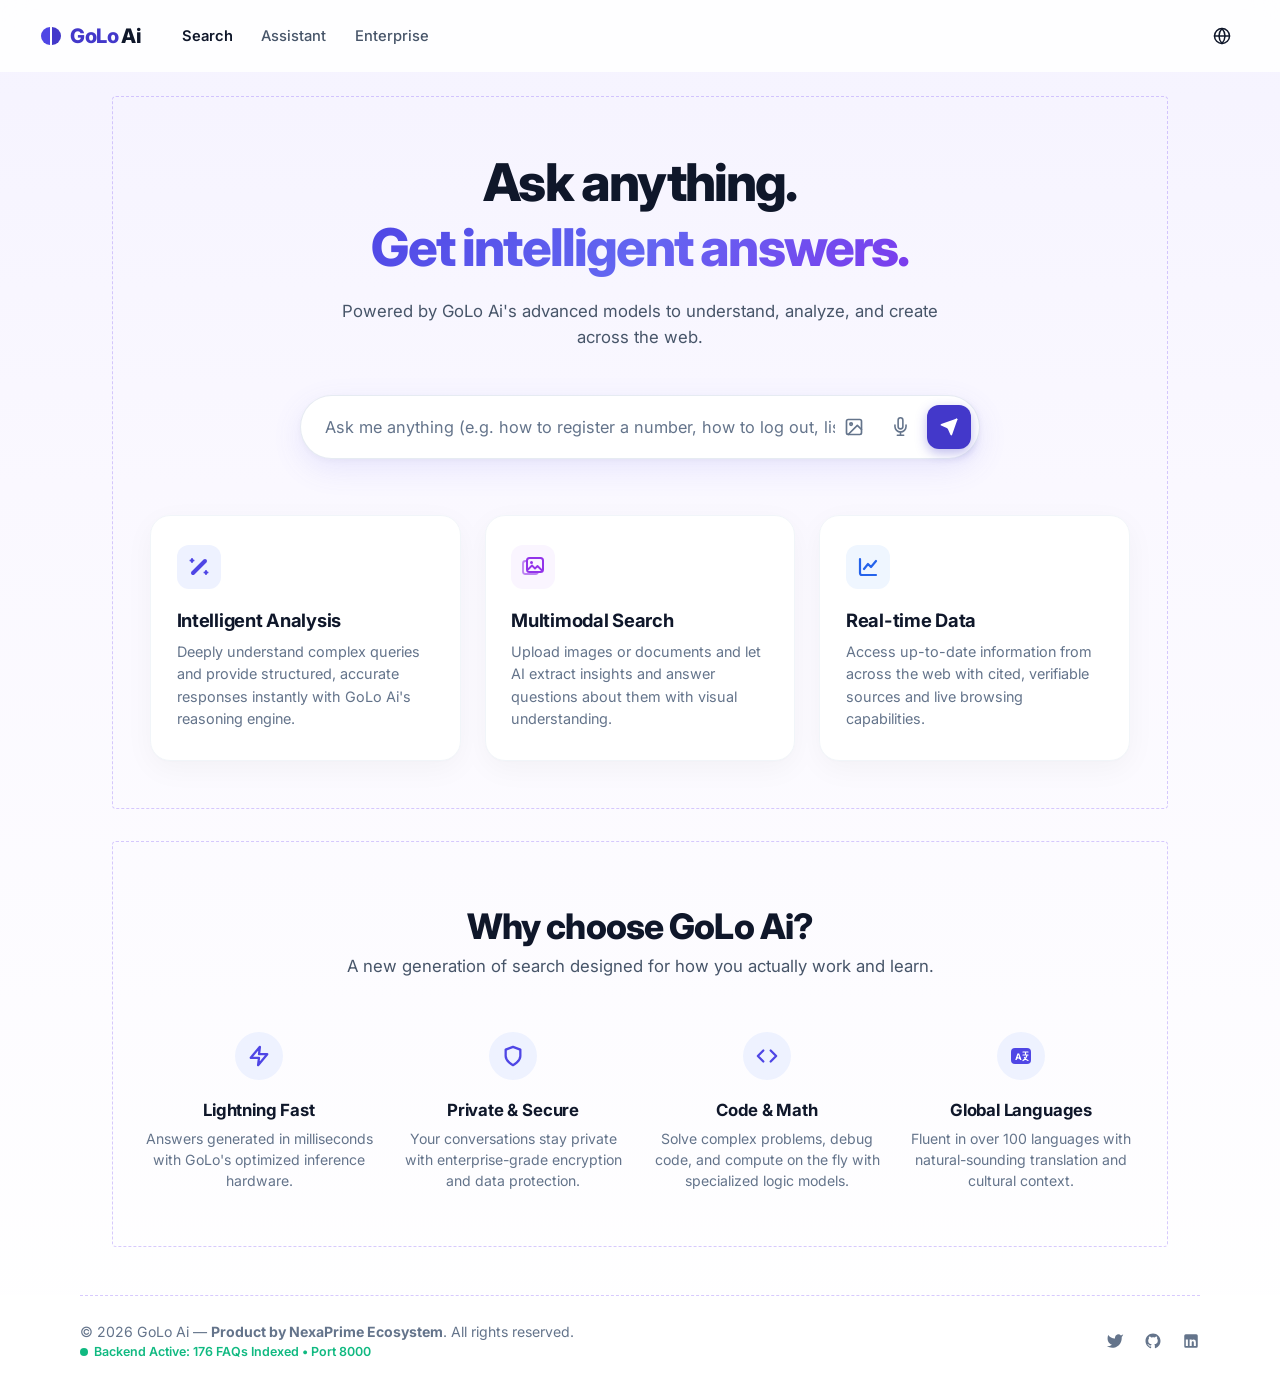
==== frontend/index.html @ 4fb16913 "Initial commit" ====
<!DOCTYPE html>
<html lang="en">
<head>
    <meta charset="UTF-8">
    <meta name="viewport" content="width=device-width, initial-scale=1.0">
    <title>GoLo Ai — Intelligent Search & Reasoning Engine</title>
    
    <!-- Google Fonts: Inter & JetBrains Mono -->
    <link rel="preconnect" href="https://fonts.googleapis.com">
    <link rel="preconnect" href="https://fonts.gstatic.com" crossorigin>
    <link href="https://fonts.googleapis.com/css2?family=Inter:wght@400;500;600;700;800&family=JetBrains+Mono:wght@500;600&display=swap" rel="stylesheet">
    
    <link rel="stylesheet" href="style.css?v=20261029_1530">
</head>
<body>

    <!-- Main Page Container with Ambient Soft Lavender Glow -->
    <div class="page-wrapper">
        
        <!-- Navigation Bar -->
        <header class="navbar">
            <div class="nav-container">
                <!-- Left: Brand Logo & Main Nav Links -->
                <div class="nav-left">
                    <a href="#search" class="brand-logo" onclick="switchView('search', event)" title="GoLo Ai Home">
                        <div class="logo-icon">
                            <span class="sphere-half left"></span>
                            <span class="sphere-half right"></span>
                        </div>
                        <span class="logo-text">
                            <span class="logo-brand">GoLo</span>
                            <span class="logo-ai">Ai</span>
                        </span>
                    </a>

                    <nav class="nav-menu">
                        <a href="#search" class="nav-link active" id="nav-search" onclick="switchView('search', event)">Search</a>
                        <a href="#assistant" class="nav-link" id="nav-assistant" onclick="switchView('assistant', event)">Assistant</a>
                        <a href="#enterprise" class="nav-link" id="nav-enterprise" onclick="switchView('enterprise', event)">Enterprise</a>
                    </nav>
                </div>

                <!-- Right: Language Selector -->
                <div class="nav-right">
                    <button class="btn-lang" title="Select Global Language" id="btnLangSelect" onclick="openLanguageModal(event)">
                        <svg width="18" height="18" viewBox="0 0 24 24" fill="none" stroke="currentColor" stroke-width="2" stroke-linecap="round" stroke-linejoin="round">
                            <circle cx="12" cy="12" r="10"></circle>
                            <line x1="2" y1="12" x2="22" y2="12"></line>
                            <path d="M12 2a15.3 15.3 0 0 1 4 10 15.3 15.3 0 0 1-4 10 15.3 15.3 0 0 1-4-10 15.3 15.3 0 0 1 4-10z"></path>
                        </svg>
                    </button>

                    <!-- Signed in profile state -->
                    <div class="user-profile-btn" id="navUserProfile" style="display: none;" onclick="toggleUserDropdown(event)">
                        <div class="user-avatar-circle" id="userAvatarText">A</div>
                        <span id="userNameLabel">Alex M.</span>
                        <span style="font-size: 0.7rem; color: #64748B;">▾</span>
                    </div>

                    <!-- User Dropdown Menu -->
                    <div id="userDropdownMenu" style="display: none; position: absolute; top: 62px; right: 2rem; background: #FFFFFF; border: 1px solid #E2E8F0; border-radius: 12px; box-shadow: 0 10px 25px rgba(0,0,0,0.1); width: 220px; z-index: 100; overflow: hidden; padding: 6px;">
                        <div style="padding: 10px 12px; border-bottom: 1px solid #F1F5F9;">
                            <div style="font-size: 0.85rem; font-weight: 700; color: #0F172A;" id="menuUserFullName">Alex Merchant</div>
                            <div style="font-size: 0.75rem; color: #64748B;">Merchant ID: <strong id="menuMerchantId">MRC-8821</strong></div>
                        </div>
                        <button onclick="switchView('assistant'); toggleUserDropdown();" style="width: 100%; text-align: left; padding: 8px 12px; background: none; border: none; font-size: 0.85rem; color: #334155; cursor: pointer; border-radius: 6px; display: flex; align-items: center; gap: 8px;">
                            💬 Open AI Assistant
                        </button>
                        <button onclick="switchView('analysis'); toggleUserDropdown();" style="width: 100%; text-align: left; padding: 8px 12px; background: none; border: none; font-size: 0.85rem; color: #334155; cursor: pointer; border-radius: 6px; display: flex; align-items: center; gap: 8px;">
                            📊 Analytics Dashboard
                        </button>
                        <div style="height: 1px; background: #F1F5F9; margin: 4px 0;"></div>
                        <button onclick="handleUserLogout()" style="width: 100%; text-align: left; padding: 8px 12px; background: #FEF2F2; border: none; font-size: 0.85rem; color: #B91C1C; font-weight: 600; cursor: pointer; border-radius: 6px; display: flex; align-items: center; gap: 8px;">
                            🚪 Log Out
                        </button>
                    </div>
                </div>
            </div>
        </header>

        <!-- Main Content Area -->
        <main class="main-content">
            
            <!-- ===============================================================
                 VIEW 1: SEARCH & LANDING (EXACT DESIGN MATCH)
                 =============================================================== -->
            <div class="view-panel active" id="view-search">
                <!-- SECTION 1: HERO & CORE PILLARS (FRAMED AS IN DESIGN) -->
                <section class="framed-section hero-framed-section">
                    <div class="section-dashed-border"></div>

                    <div class="hero-inner">
                        <!-- Hero Typography -->
                        <h1 class="hero-headline">
                            <span class="headline-dark">Ask anything.</span>
                            <span class="headline-purple">Get intelligent answers.</span>
                        </h1>

                        <p class="hero-subtext">
                            Powered by GoLo Ai's advanced models to understand, analyze, and create across the web.
                        </p>

                        <!-- Search Capsule with Google-Style Autocomplete -->
                        <div class="search-capsule-wrapper">
                            <div class="autocomplete-container">
                                <div class="search-capsule" id="searchCapsule">
                                    <input 
                                        type="text" 
                                        class="search-input" 
                                        id="searchInput" 
                                        placeholder="Ask me anything (e.g. how to register a number, how to log out, list product)..." 
                                        autocomplete="off"
                                        spellcheck="false"
                                        oninput="handleSearchAutocomplete(event)"
                                        onfocus="handleSearchAutocomplete(event)"
                                    >

                                    <!-- Attachment Preview Tag (Hidden by default) -->
                                    <div class="attachment-preview" id="attachmentPreview" style="display: none;">
                                        <span class="attachment-name" id="attachmentName">image.png</span>
                                        <button type="button" class="btn-remove-attachment" onclick="removeAttachment()">✕</button>
                                    </div>

                                    <div class="search-controls">
                                        <!-- Multimodal Image / Document Upload -->
                                        <button type="button" class="btn-control btn-upload" id="btnUpload" title="Upload image or document" onclick="triggerFileUpload()">
                                            <svg width="20" height="20" viewBox="0 0 24 24" fill="none" stroke="currentColor" stroke-width="2" stroke-linecap="round" stroke-linejoin="round">
                                                <rect x="3" y="3" width="18" height="18" rx="2" ry="2"></rect>
                                                <circle cx="8.5" cy="8.5" r="1.5"></circle>
                                                <polyline points="21 15 16 10 5 21"></polyline>
                                            </svg>
                                        </button>
                                        <input type="file" id="fileInput" accept="image/*,.pdf,.doc,.docx" style="display: none;" onchange="handleFileSelected(event)">

                                        <!-- Microphone Voice Input -->
                                        <button type="button" class="btn-control btn-mic" id="btnMic" title="Voice search" onclick="toggleVoiceSearch()">
                                            <svg width="19" height="19" viewBox="0 0 24 24" fill="none" stroke="currentColor" stroke-width="2" stroke-linecap="round" stroke-linejoin="round">
                                                <path d="M12 1a3 3 0 0 0-3 3v8a3 3 0 0 0 6 0V4a3 3 0 0 0-3-3z"></path>
                                                <path d="M19 10v2a7 7 0 0 1-14 0v-2"></path>
                                                <line x1="12" y1="19" x2="12" y2="23"></line>
                                                <line x1="8" y1="23" x2="16" y2="23"></line>
                                            </svg>
                                        </button>

                                        <!-- Send Arrow Button -->
                                        <button type="button" class="btn-send" id="btnSend" title="Submit Search" onclick="submitSearchQuery()">
                                            <svg width="18" height="18" viewBox="0 0 24 24" fill="none" stroke="currentColor" stroke-width="2.4" stroke-linecap="round" stroke-linejoin="round">
                                                <line x1="22" y1="2" x2="11" y2="13"></line>
                                                <polygon points="22 2 15 22 11 13 2 9 22 2" fill="currentColor"></polygon>
                                            </svg>
                                        </button>
                                    </div>
                                </div>

                                <!-- Autocomplete Dropdown List -->
                                <div class="autocomplete-dropdown" id="searchAutocomplete">
                                    <div class="autocomplete-header">
                                        <span>Suggested Queries</span>
                                        <span style="color:#6366F1;">Predicted by GoLo AI</span>
                                    </div>
                                    <div id="searchAutocompleteList"></div>
                                </div>
                            </div>

                            <!-- Speech Recognition Feedback Bar -->
                            <div class="voice-status-bar" id="voiceStatusBar" style="display: none;">
                                <span class="voice-pulse-dot"></span>
                                <span id="voiceStatusText">Listening... Speak your question now</span>
                            </div>
                        </div>

                        <!-- 3 Feature Cards -->
                        <div class="feature-cards-grid">
                            <!-- Card 1: Intelligent Analysis -->
                            <div class="feature-card" onclick="switchView('analysis')" title="Open Intelligent Analysis">
                                <div class="card-icon-badge badge-indigo">
                                    <svg width="24" height="24" viewBox="0 0 24 24" fill="none">
                                        <line x1="6" y1="18" x2="18" y2="6" stroke="#4F46E5" stroke-width="4" stroke-linecap="round"/>
                                        <path d="M5 4v3M3.5 5.5h3M19 16v3M17.5 17.5h3" stroke="#4F46E5" stroke-width="2" stroke-linecap="round"/>
                                    </svg>
                                </div>
                                <h3 class="card-title">Intelligent Analysis</h3>
                                <p class="card-desc">Deeply understand complex queries and provide structured, accurate responses instantly with GoLo Ai's reasoning engine.</p>
                            </div>

                            <!-- Card 2: Multimodal Search -->
                            <div class="feature-card" onclick="switchView('multimodal')" title="Open Multimodal Search">
                                <div class="card-icon-badge badge-purple">
                                    <svg width="24" height="24" viewBox="0 0 24 24" fill="none">
                                        <rect x="2" y="6" width="15" height="13" rx="2.5" stroke="#9333EA" stroke-width="1.8" fill="none" opacity="0.6"/>
                                        <rect x="6" y="3" width="16" height="14" rx="2.5" stroke="#9333EA" stroke-width="2" fill="#FAF5FF"/>
                                        <circle cx="10.5" cy="7.5" r="1.5" fill="#9333EA"/>
                                        <path d="M7.5 14l3.5-3.5 3 3 2.5-2.5 4 4" stroke="#9333EA" stroke-width="1.8" stroke-linecap="round" stroke-linejoin="round"/>
                                    </svg>
                                </div>
                                <h3 class="card-title">Multimodal Search</h3>
                                <p class="card-desc">Upload images or documents and let AI extract insights and answer questions about them with visual understanding.</p>
                            </div>

                            <!-- Card 3: Real-time Data -->
                            <div class="feature-card" onclick="switchView('realtime')" title="Explore Real-time 171+ Knowledge Catalog">
                                <div class="card-icon-badge badge-blue">
                                    <svg width="24" height="24" viewBox="0 0 24 24" fill="none">
                                        <path d="M4 4v14a2 2 0 0 0 2 2h14" stroke="#2563EB" stroke-width="2.2" stroke-linecap="round"/>
                                        <polyline points="8 14 12 9 15 12 20 6" stroke="#2563EB" stroke-width="2.2" stroke-linecap="round" stroke-linejoin="round"/>
                                    </svg>
                                </div>
                                <h3 class="card-title">Real-time Data</h3>
                                <p class="card-desc">Access up-to-date information from across the web with cited, verifiable sources and live browsing capabilities.</p>
                            </div>
                        </div>
                    </div>
                </section>

                <!-- SECTION 2: WHY CHOOSE GOLO AI (4 PILLARS) -->
                <section class="framed-section why-framed-section">
                    <div class="section-dashed-border"></div>

                    <div class="why-inner">
                        <h2 class="why-headline">Why choose GoLo Ai?</h2>
                        <p class="why-subtext">A new generation of search designed for how you actually work and learn.</p>

                        <div class="why-pillars-grid">
                            <!-- Pillar 1: Lightning Fast -->
                            <div class="pillar-item" onclick="openBenchmarkModal()" style="cursor: pointer;" title="Inspect Live Benchmarks & Latency">
                                <div class="pillar-icon-circle">
                                    <svg width="22" height="22" viewBox="0 0 24 24" fill="none" stroke="#4F46E5" stroke-width="2.5" stroke-linecap="round" stroke-linejoin="round">
                                        <polygon points="13 2 3 14 12 14 11 22 21 10 12 10 13 2"></polygon>
                                    </svg>
                                </div>
                                <h4 class="pillar-title">Lightning Fast</h4>
                                <p class="pillar-desc">Answers generated in milliseconds with GoLo's optimized inference hardware.</p>
                            </div>

                            <!-- Pillar 2: Private & Secure -->
                            <div class="pillar-item" onclick="openSecurityModal()" style="cursor: pointer;" title="View Security & PII Redactor Specs">
                                <div class="pillar-icon-circle">
                                    <svg width="22" height="22" viewBox="0 0 24 24" fill="none" stroke="#4F46E5" stroke-width="2.5" stroke-linecap="round" stroke-linejoin="round">
                                        <path d="M12 22s8-4 8-10V5l-8-3-8 3v7c0 6 8 10 8 10z"></path>
                                    </svg>
                                </div>
                                <h4 class="pillar-title">Private & Secure</h4>
                                <p class="pillar-desc">Your conversations stay private with enterprise-grade encryption and data protection.</p>
                            </div>

                            <!-- Pillar 3: Code & Math -->
                            <div class="pillar-item" onclick="openCodeModal()" style="cursor: pointer;" title="Open Interactive API & Code Playground">
                                <div class="pillar-icon-circle">
                                    <svg width="22" height="22" viewBox="0 0 24 24" fill="none" stroke="#4F46E5" stroke-width="2.5" stroke-linecap="round" stroke-linejoin="round">
                                        <polyline points="16 18 22 12 16 6"></polyline>
                                        <polyline points="8 6 2 12 8 18"></polyline>
                                    </svg>
                                </div>
                                <h4 class="pillar-title">Code & Math</h4>
                                <p class="pillar-desc">Solve complex problems, debug code, and compute on the fly with specialized logic models.</p>
                            </div>

                            <!-- Pillar 4: Global Languages -->
                            <div class="pillar-item" onclick="openLanguageModal()" style="cursor: pointer;" title="Browse 100+ Global Languages">
                                <div class="pillar-icon-circle">
                                    <svg width="24" height="24" viewBox="0 0 24 24" fill="none">
                                        <rect x="2" y="4" width="20" height="16" rx="4" fill="#4F46E5"/>
                                        <text x="6" y="15.5" fill="#FFFFFF" font-family="'Inter', -apple-system, sans-serif" font-size="9" font-weight="700">A</text>
                                        <path d="M14 8h5M16.5 8v2M14 11h5M18 11c-.5 2.5-2 4.5-4 5.5M15.5 13.5c1 1.5 2 2.5 3.5 3" stroke="#FFFFFF" stroke-width="1.2" stroke-linecap="round"/>
                                    </svg>
                                </div>
                                <h4 class="pillar-title">Global Languages</h4>
                                <p class="pillar-desc">Fluent in over 100 languages with natural-sounding translation and cultural context.</p>
                            </div>
                        </div>
                    </div>
                </section>
            </div>

            <!-- ===============================================================
                 VIEW 2: ASSISTANT WORKSPACE (LIVE CHAT & SPECS)
                 =============================================================== -->
            <div class="view-panel" id="view-assistant">
                <div class="view-header-bar">
                    <button class="btn-back-nav" onclick="switchView('search')">
                        ← Back to Search
                    </button>
                    <div class="view-title-group">
                        <span class="view-badge">Workspace</span>
                        <h2 style="font-size: 1.3rem; font-weight: 800; color: #0F172A;">GoLo AI Assistant & Specification Hub</h2>
                    </div>
                    <div style="font-size: 0.82rem; color: #64748B;">
                        Session: <span id="currentSessionIdLabel" style="font-family: var(--font-mono); font-weight: 600;">v2_demo_session</span>
                    </div>
                </div>

                <div class="assistant-workspace" id="assistantWorkspace">
                    <!-- Left Sidebar (Static ChatGPT-Style) -->
                    <aside class="assistant-sidebar">
                        <!-- New Chat Button -->
                        <button type="button" class="btn-new-chat" onclick="createNewChatSession()">
                            <svg width="18" height="18" viewBox="0 0 24 24" fill="none" stroke="currentColor" stroke-width="2.2" stroke-linecap="round" stroke-linejoin="round">
                                <line x1="12" y1="5" x2="12" y2="19"></line>
                                <line x1="5" y1="12" x2="19" y2="12"></line>
                            </svg>
                            <span>New Chat</span>
                        </button>

                        <!-- Chat History List (Recent Conversations - Expanded Height) -->
                        <div class="sidebar-history-container">
                            <div class="sidebar-section-title">
                                <span>Recent Chats</span>
                                <button type="button" class="btn-clear-history-icon" title="Clear All History" onclick="clearAllChatHistory()">🗑️</button>
                            </div>
                            <div class="sidebar-chat-history" id="sidebarChatHistoryList">
                                <!-- Populated dynamically by script.js -->
                            </div>
                        </div>

                        <!-- API Quota & Update Plan Section -->
                        <div class="quota-indicator" id="quotaCard">
                            <div style="display: flex; justify-content: space-between; align-items: center; font-weight: 700; margin-bottom: 4px;">
                                <span>API Quota (RPM)</span>
                                <span id="quotaLabel">3 / 20 Used</span>
                            </div>
                            <div class="quota-bar-wrapper">
                                <div class="quota-bar-fill" id="quotaFill" style="width: 15%;"></div>
                            </div>
                            <button type="button" class="btn-upgrade-pill" id="btnUpgradeSidebar" onclick="openUpgradeModal()">
                                ⚡ Update Plan
                            </button>
                        </div>

                        <!-- User Profile Card -->
                        <div class="sidebar-profile-card" onclick="openProfileModal()">
                            <div class="profile-av">A</div>
                            <div class="profile-info">
                                <div class="profile-name">Alex Merchant</div>
                                <div class="profile-plan-badge" id="sidebarPlanBadge">Free Tier (20 RPM)</div>
                            </div>
                            <div class="profile-dots">⚙️</div>
                        </div>

                        <!-- Ecosystem Branding Note -->
                        <div style="font-size: 0.7rem; color: #94A3B8; text-align: center; margin-top: 4px; flex-shrink: 0;">
                            © 2026 GoLo Ai • Product by NexaPrime
                        </div>
                    </aside>

                    <!-- Main Chat Area (Scrollable Passage & Static Input) -->
                    <section class="assistant-main-chat">
                        <!-- Most Frequently Asked Questions (NLP Curated) -->
                        <div class="popular-faqs-section" id="popularFaqsSection">
                            <div class="popular-faqs-title">
                                <span>🔥 Frequently Asked Questions (NLP Curated)</span>
                            </div>
                            <div class="popular-faqs-grid" id="popularFaqsList">
                                <button class="popular-faq-pill" onclick="sendQuickChatMessage('How do I register a mobile number or create a new account on GOLO?')">📱 Register Mobile / Account</button>
                                <button class="popular-faq-pill" onclick="sendQuickChatMessage('How do I log out of my GOLO account?')">🚪 Log Out of Account</button>
                                <button class="popular-faq-pill" onclick="sendQuickChatMessage('How to list a product on Golo?')">🏷️ List / Add Product</button>
                                <button class="popular-faq-pill" onclick="sendQuickChatMessage('What is the payout schedule and settlement cycle for merchants on GOLO?')">💳 Payouts (T+2/T+3)</button>
                                <button class="popular-faq-pill" onclick="sendQuickChatMessage('How to complete KYC verification?')">📑 KYC Verification</button>
                                <button class="popular-faq-pill" onclick="sendQuickChatMessage('How do I contact GOLO Customer Care & Support?')">🎧 Customer Care Support</button>
                                <button class="popular-faq-pill" onclick="sendQuickChatMessage('What is GOLO?')">💡 What is GOLO?</button>
                                <button class="popular-faq-pill" onclick="sendQuickChatMessage('How does GOLO work?')">🔄 How GOLO Works</button>
                            </div>
                        </div>

                        <!-- Chat Messages History (THE ONLY PART THAT SCROLLS) -->
                        <div class="chat-history-container" id="chatHistoryContainer">
                            <!-- Initial Welcome Message -->
                            <div class="chat-msg assistant">
                                <div class="chat-avatar ai-av">G</div>
                                <div>
                                    <div class="chat-bubble">
                                        <strong>Hello! I'm the GoLo AI Assistant. 👋</strong><br>
                                        I can provide instant, verified guidance on all <strong>Golo Merchant features</strong> (listings, payouts, orders, KYC, settings, policies). You can also <strong>upload images</strong> (receipts, products, QR codes) or use <strong>voice dictation</strong> in any language. What can I help you with today?
                                    </div>
                                    <div class="source-badge-tag">
                                        ⚡ Verified Knowledge Engine • 176 FAQs Indexed
                                    </div>
                                </div>
                            </div>
                        </div>

                        <!-- Chat Input Tray (STATIC AT BOTTOM) -->
                        <div class="assistant-input-tray" id="assistantInputTray">
                            <!-- Image Attachment Preview Tag (Hidden by default) -->
                            <div class="attachment-preview" id="assistantAttachmentPreview" style="display: none; margin-bottom: 8px;">
                                <span class="attachment-name" id="assistantAttachmentName">image.png</span>
                                <button type="button" class="btn-remove-attachment" onclick="removeAssistantAttachment()">✕</button>
                            </div>

                            <div class="autocomplete-container">
                                <div class="search-capsule" style="width: 100%; box-shadow: none; border: 1px solid #CBD5E1; padding-left: 10px;">
                                    <!-- Image Upload Button (+) -->
                                    <button type="button" class="btn-control btn-attach-plus" id="btnAssistantUpload" title="Upload Image for Multimodal Analysis" onclick="triggerAssistantFileUpload()">
                                        <svg width="20" height="20" viewBox="0 0 24 24" fill="none" stroke="currentColor" stroke-width="2.2" stroke-linecap="round" stroke-linejoin="round">
                                            <line x1="12" y1="5" x2="12" y2="19"></line>
                                            <line x1="5" y1="12" x2="19" y2="12"></line>
                                        </svg>
                                    </button>
                                    <input type="file" id="assistantFileInput" accept="image/*" style="display: none;" onchange="handleAssistantFileSelected(event)">

                                    <input 
                                        type="text" 
                                        class="search-input" 
                                        id="assistantChatInput" 
                                        placeholder="Ask anything about GOLO or attach an image..." 
                                        autocomplete="off"
                                        oninput="handleAssistantAutocomplete(event)"
                                        onfocus="handleAssistantAutocomplete(event)"
                                    >
                                    <div class="search-controls">
                                        <!-- Speech-to-Text Mic Button -->
                                        <button type="button" class="btn-control" id="btnAssistantMic" title="Voice dictation" onclick="toggleAssistantVoice()">
                                            <svg width="19" height="19" viewBox="0 0 24 24" fill="none" stroke="currentColor" stroke-width="2" stroke-linecap="round" stroke-linejoin="round">
                                                <path d="M12 1a3 3 0 0 0-3 3v8a3 3 0 0 0 6 0V4a3 3 0 0 0-3-3z"></path>
                                                <path d="M19 10v2a7 7 0 0 1-14 0v-2"></path>
                                                <line x1="12" y1="19" x2="12" y2="23"></line>
                                                <line x1="8" y1="23" x2="16" y2="23"></line>
                                            </svg>
                                        </button>
                                        <!-- Send Button -->
                                        <button type="button" class="btn-send" id="btnAssistantSend" title="Send message" onclick="submitAssistantChatMessage()">
                                            <svg width="18" height="18" viewBox="0 0 24 24" fill="none" stroke="currentColor" stroke-width="2.4" stroke-linecap="round" stroke-linejoin="round">
                                                <line x1="22" y1="2" x2="11" y2="13"></line>
                                                <polygon points="22 2 15 22 11 13 2 9 22 2" fill="currentColor"></polygon>
                                            </svg>
                                        </button>
                                    </div>
                                </div>

                                <!-- Assistant Autocomplete Dropdown List (Opens Upward) -->
                                <div class="autocomplete-dropdown" id="assistantAutocomplete">
                                    <div class="autocomplete-header">
                                        <span>Suggested Queries</span>
                                        <span style="color:#6366F1;">Predicted by GoLo AI</span>
                                    </div>
                                    <div id="assistantAutocompleteList"></div>
                                </div>
                            </div>
                            <div style="display: flex; justify-content: space-between; font-size: 0.74rem; color: #94A3B8; padding: 6px 4px 0;">
                                <span id="assistantStatusNote">Enter to submit • Grounded in Dual-Path RAG • Multimodal Vision Active</span>
                                <span id="charCountLabel">0/2000</span>
                            </div>
                        </div>
                    </section>
                </div>
            </div>

            <!-- ===============================================================
                 VIEW 3: ENTERPRISE PLATFORM VIEW
                 =============================================================== -->
            <div class="view-panel" id="view-enterprise" style="padding: 2rem 0; max-width: 1200px; margin: 0 auto; width: 100%;">
                <div class="view-header-bar">
                    <button class="btn-back-nav" onclick="switchView('search')">
                        ← Back to Search
                    </button>
                    <div class="view-title-group">
                        <span class="view-badge">Enterprise</span>
                        <h2 style="font-size: 1.3rem; font-weight: 800; color: #0F172A;">GoLo Enterprise Infrastructure & High-Volume Platform</h2>
                    </div>
                </div>

                <div class="enterprise-grid">
                    <div class="enterprise-metric-card">
                        <div class="metric-val">99.99%</div>
                        <div class="metric-label">Guaranteed High-Availability SLA</div>
                        <div class="metric-sub">Multi-region active-active cluster deployment with zero-second failover.</div>
                    </div>
                    <div class="enterprise-metric-card">
                        <div class="metric-val">42ms</div>
                        <div class="metric-label">Average P95 Inference Latency</div>
                        <div class="metric-sub">Accelerated TPU/GPU inference nodes for instant merchant resolutions.</div>
                    </div>
                    <div class="enterprise-metric-card">
                        <div class="metric-val">10,000+</div>
                        <div class="metric-label">Concurrent Merchant Sessions</div>
                        <div class="metric-sub">Auto-scaling serverless architecture with real-time token rate limits.</div>
                    </div>
                </div>

                <!-- API Key Generator Card -->
                <div class="api-key-box">
                    <div>
                        <h3 style="font-size: 1.2rem; font-weight: 800; margin-bottom: 4px;">Production API Gateway Credentials</h3>
                        <p style="font-size: 0.88rem; color: #94A3B8;">Generate secure Bearer tokens to query the Golo AI RAG endpoints programmatically.</p>
                        <div class="key-display" id="generatedApiKeyDisplay">golo_live_sec_9948a27b10c934e8f1</div>
                    </div>
                    <div style="display: flex; gap: 10px;">
                        <button class="btn-signin" style="background: #3B82F6;" onclick="generateNewApiKey()">Generate New Key</button>
                        <button class="btn-signin" style="background: #334155;" onclick="copyApiKey()">Copy Key</button>
                    </div>
                </div>

                <!-- Enterprise Demo Booking Form -->
                <div style="background: #FFFFFF; border: 1px solid #EDE9FE; border-radius: 20px; padding: 2rem; box-shadow: 0 4px 20px rgba(0,0,0,0.02);">
                    <h3 style="font-size: 1.15rem; font-weight: 800; margin-bottom: 0.5rem; color: #0F172A;">Schedule an Enterprise Platform Demo</h3>
                    <p style="font-size: 0.88rem; color: #64748B; margin-bottom: 1.5rem;">Explore private VPC deployment, custom fine-tuned weights, and custom CRM webhook integrations.</p>

                    <form onsubmit="handleDemoRequestSubmit(event)" style="display: grid; grid-template-columns: 1fr 1fr; gap: 1.25rem;">
                        <div>
                            <label style="font-size: 0.82rem; font-weight: 700; color: #334155; margin-bottom: 4px; display: block;">Full Name</label>
                            <input type="text" required placeholder="Alex Merchant" class="signin-input" style="margin-bottom: 0;" id="demoFullName">
                        </div>
                        <div>
                            <label style="font-size: 0.82rem; font-weight: 700; color: #334155; margin-bottom: 4px; display: block;">Work Email</label>
                            <input type="email" required placeholder="alex@downtownretail.com" class="signin-input" style="margin-bottom: 0;" id="demoWorkEmail">
                        </div>
                        <div>
                            <label style="font-size: 0.82rem; font-weight: 700; color: #334155; margin-bottom: 4px; display: block;">Monthly Merchant Order Volume</label>
                            <select class="signin-input" style="margin-bottom: 0;" id="demoVolume">
                                <option>1,000 – 10,000 orders/mo</option>
                                <option>10,000 – 50,000 orders/mo</option>
                                <option>50,000+ orders/mo (Enterprise Tier)</option>
                            </select>
                        </div>
                        <div>
                            <label style="font-size: 0.82rem; font-weight: 700; color: #334155; margin-bottom: 4px; display: block;">Deployment Preference</label>
                            <select class="signin-input" style="margin-bottom: 0;" id="demoDeployment">
                                <option>Google Cloud Platform (GCP)</option>
                                <option>Amazon Web Services (AWS VPC)</option>
                                <option>GoLo Managed Dedicated Cluster</option>
                            </select>
                        </div>
                        <div style="grid-column: 1 / -1; margin-top: 0.5rem;">
                            <button type="submit" class="btn-signin" style="background: #4F46E5; padding: 12px 24px;">Submit Enterprise Request</button>
                        </div>
                    </form>
                </div>
            </div>

            <!-- ===============================================================
                 VIEW 4: INTELLIGENT ANALYSIS & MERCHANT TELEMETRY VIEW
                 =============================================================== -->
            <div class="view-panel" id="view-analysis" style="padding: 2rem 0; max-width: 1200px; margin: 0 auto; width: 100%;">
                <div class="view-header-bar">
                    <button class="btn-back-nav" onclick="switchView('search')">
                        ← Back to Search
                    </button>
                    <div class="view-title-group">
                        <span class="view-badge">Analytics</span>
                        <h2 style="font-size: 1.3rem; font-weight: 800; color: #0F172A;">Merchant Intelligence & Telemetry Dashboard</h2>
                    </div>
                    <div style="display: flex; gap: 8px;">
                        <button class="btn-sample-doc" onclick="refreshAnalyticsMetrics()">🔄 Refresh Live Data</button>
                    </div>
                </div>

                <div class="analytics-metrics-grid">
                    <div class="analysis-stat-card">
                        <span class="stat-pill">+18.4% vs last month</span>
                        <div class="analysis-stat-val" id="statGrossSales">₹3,48,200</div>
                        <div class="analysis-stat-title">MTD Gross Sales Volume</div>
                    </div>
                    <div class="analysis-stat-card">
                        <span class="stat-pill" style="background: #EFF6FF; color: #2563EB;">98.2% on-time</span>
                        <div class="analysis-stat-val" id="statTotalOrders">1,240</div>
                        <div class="analysis-stat-title">Total Orders Fulfilled</div>
                    </div>
                    <div class="analysis-stat-card">
                        <span class="stat-pill" style="background: #FEF3C7; color: #D97706;">Settlement: Tomorrow</span>
                        <div class="analysis-stat-val" id="statPendingPayout">₹82,500</div>
                        <div class="analysis-stat-title">Pending Bank Payout (T+2)</div>
                    </div>
                    <div class="analysis-stat-card">
                        <span class="stat-pill">420 Verified Reviews</span>
                        <div class="analysis-stat-val" id="statRating">4.8 ★</div>
                        <div class="analysis-stat-title">Store Satisfaction Rating</div>
                    </div>
                </div>

                <!-- Interactive 7-Day Performance Visualizer -->
                <div class="chart-card-container">
                    <div style="display: flex; justify-content: space-between; align-items: center;">
                        <h3 style="font-size: 1.05rem; font-weight: 700; color: #0F172A;">7-Day Sales Trend & Order Velocity</h3>
                        <span style="font-size: 0.8rem; color: #64748B;">Average Daily Velocity: ₹49,740 / day</span>
                    </div>

                    <div class="bars-wrapper">
                        <div class="bar-col">
                            <div class="bar-visual" style="height: 60%;" title="Mon: ₹42,000"></div>
                            <span class="bar-day">Mon</span>
                        </div>
                        <div class="bar-col">
                            <div class="bar-visual" style="height: 75%;" title="Tue: ₹52,400"></div>
                            <span class="bar-day">Tue</span>
                        </div>
                        <div class="bar-col">
                            <div class="bar-visual" style="height: 50%;" title="Wed: ₹35,100"></div>
                            <span class="bar-day">Wed</span>
                        </div>
                        <div class="bar-col">
                            <div class="bar-visual" style="height: 85%;" title="Thu: ₹61,200"></div>
                            <span class="bar-day">Thu</span>
                        </div>
                        <div class="bar-col">
                            <div class="bar-visual" style="height: 95%;" title="Fri: ₹68,500"></div>
                            <span class="bar-day">Fri</span>
                        </div>
                        <div class="bar-col">
                            <div class="bar-visual" style="height: 100%;" title="Sat: ₹72,000"></div>
                            <span class="bar-day">Sat</span>
                        </div>
                        <div class="bar-col">
                            <div class="bar-visual" style="height: 80%;" title="Sun: ₹58,000"></div>
                            <span class="bar-day">Sun</span>
                        </div>
                    </div>
                </div>

                <!-- Inventory Alerts & AI Recommendations -->
                <div style="display: grid; grid-template-columns: 1fr 1fr; gap: 1.5rem;">
                    <div style="background: #FFFFFF; border: 1px solid #EDE9FE; border-radius: 16px; padding: 1.5rem;">
                        <h4 style="font-weight: 700; font-size: 0.95rem; margin-bottom: 1rem; color: #0F172A;">⚠️ Live Inventory & Restock Alerts</h4>
                        <div style="display: flex; flex-direction: column; gap: 10px;">
                            <div style="background: #FFFBEB; border: 1px solid #FDE68A; padding: 10px 12px; border-radius: 8px; font-size: 0.85rem;">
                                <strong>Wireless Noise-Canceling Earbuds Pro:</strong> 3 units remaining.<br>
                                <span style="color: #92400E; font-size: 0.8rem;">💡 AI Recommendation: Reorder 40 units immediately to avoid stockout by Friday.</span>
                            </div>
                            <div style="background: #F8FAFC; border: 1px solid #E2E8F0; padding: 10px 12px; border-radius: 8px; font-size: 0.85rem;">
                                <strong>Fast-Charging USB-C Cable (2m):</strong> 14 units remaining.<br>
                                <span style="color: #475569; font-size: 0.8rem;">Stock level sufficient for 4 days based on current order rate.</span>
                            </div>
                        </div>
                    </div>

                    <div style="background: #FFFFFF; border: 1px solid #EDE9FE; border-radius: 16px; padding: 1.5rem;">
                        <h4 style="font-weight: 700; font-size: 0.95rem; margin-bottom: 1rem; color: #0F172A;">🤖 Ask AI Analytics</h4>
                        <p style="font-size: 0.85rem; color: #64748B; margin-bottom: 10px;">Ask any question about store performance, margin calculations, or restocking schedules.</p>
                        <div style="display: flex; gap: 8px;">
                            <input type="text" id="analyticsPromptInput" placeholder="e.g., How can I increase my average order value?" class="signin-input" style="margin-bottom: 0;">
                            <button class="btn-signin" onclick="submitAnalyticsQuestion()">Analyze</button>
                        </div>
                        <div id="analyticsAnswerOutput" style="margin-top: 10px; font-size: 0.86rem; color: #334155; line-height: 1.5;"></div>
                    </div>
                </div>
            </div>

            <!-- ===============================================================
                 VIEW 5: MULTIMODAL SEARCH & VISION INSPECTOR VIEW
                 =============================================================== -->
            <div class="view-panel" id="view-multimodal" style="padding: 2rem 0; max-width: 1200px; margin: 0 auto; width: 100%;">
                <div class="view-header-bar">
                    <button class="btn-back-nav" onclick="switchView('search')">
                        ← Back to Search
                    </button>
                    <div class="view-title-group">
                        <span class="view-badge">Vision AI</span>
                        <h2 style="font-size: 1.3rem; font-weight: 800; color: #0F172A;">Multimodal Document & Visual Catalog Inspector</h2>
                    </div>
                </div>

                <div class="multimodal-container">
                    <!-- Left: Upload & Sample Selector -->
                    <div>
                        <h3 style="font-size: 1.05rem; font-weight: 700; color: #0F172A; margin-bottom: 0.5rem;">Input Document or Product Image</h3>
                        <p style="font-size: 0.85rem; color: #64748B; margin-bottom: 1rem;">Upload any GST certificate, invoice, or merchandise image to test visual OCR extraction.</p>

                        <div class="dropzone-box" onclick="triggerFileUpload()">
                            <svg width="40" height="40" viewBox="0 0 24 24" fill="none" stroke="#4F46E5" stroke-width="1.8" stroke-linecap="round" stroke-linejoin="round" style="margin-bottom: 8px;">
                                <rect x="3" y="3" width="18" height="18" rx="2" ry="2"></rect>
                                <circle cx="8.5" cy="8.5" r="1.5"></circle>
                                <polyline points="21 15 16 10 5 21"></polyline>
                            </svg>
                            <div style="font-weight: 600; font-size: 0.95rem; color: #0F172A;">Click or Drag Document Here</div>
                            <div style="font-size: 0.8rem; color: #64748B; margin-top: 4px;">Supports PNG, JPEG, WEBP, PDF (Max 10MB)</div>
                        </div>

                        <div style="margin-top: 1.5rem;">
                            <span style="font-size: 0.8rem; font-weight: 700; color: #64748B; text-transform: uppercase;">Or Test with Verified Samples:</span>
                            <div class="sample-docs-tray">
                                <button class="btn-sample-doc" onclick="inspectSampleDoc('gst')">📑 GST Certificate Sample</button>
                                <button class="btn-sample-doc" onclick="inspectSampleDoc('invoice')">🧾 Supplier Invoice Sample</button>
                                <button class="btn-sample-doc" onclick="inspectSampleDoc('photo')">📸 Product Photo Sample</button>
                            </div>
                        </div>
                    </div>

                    <!-- Right: Analysis Output -->
                    <div class="ocr-results-card">
                        <div style="display: flex; justify-content: space-between; align-items: center; margin-bottom: 1rem;">
                            <h4 style="font-weight: 700; font-size: 0.95rem; color: #0F172A;">AI Visual Extraction Results</h4>
                            <span class="tag" id="multimodalStatusTag">Ready for Input</span>
                        </div>

                        <div id="multimodalResultsBody" style="font-size: 0.88rem; color: #334155; line-height: 1.6;">
                            <div style="text-align: center; padding: 2rem; color: #94A3B8;">
                                Select a verified sample above or upload a document to inspect OCR extraction, security validation, and catalog classification.
                            </div>
                        </div>
                    </div>
                </div>
            </div>

            <!-- ===============================================================
                 VIEW 6: REAL-TIME DATA & 171 FAQ CATALOG VIEW
                 =============================================================== -->
            <div class="view-panel" id="view-realtime" style="padding: 2rem 0; max-width: 1200px; margin: 0 auto; width: 100%;">
                <div class="view-header-bar">
                    <button class="btn-back-nav" onclick="switchView('search')">
                        ← Back to Search
                    </button>
                    <div class="view-title-group">
                        <span class="view-badge">Knowledge Catalog</span>
                        <h2 style="font-size: 1.3rem; font-weight: 800; color: #0F172A;">Real-time Knowledge Base Explorer (171 FAQs)</h2>
                    </div>
                </div>

                <div style="margin-bottom: 1.25rem;">
                    <input 
                        type="text" 
                        class="search-input" 
                        id="faqCatalogSearchInput" 
                        placeholder="Search all 171 FAQs instantly (e.g. project overview, logout, credit note, KYC)..." 
                        oninput="filterFaqCatalog()"
                        style="width: 100%; border: 1px solid #CBD5E1; border-radius: 12px; padding: 12px 16px; font-size: 0.95rem;"
                    >
                </div>

                <div class="faq-filter-bar">
                    <button class="faq-pill-btn active" onclick="setFaqFilter('all', this)">All Topics (171)</button>
                    <button class="faq-pill-btn" onclick="setFaqFilter('Project', this)">Project Specs (8)</button>
                    <button class="faq-pill-btn" onclick="setFaqFilter('Product', this)">Product Listings (18)</button>
                    <button class="faq-pill-btn" onclick="setFaqFilter('Payment', this)">Payments & Payouts (14)</button>
                    <button class="faq-pill-btn" onclick="setFaqFilter('Order', this)">Orders & Delivery (16)</button>
                    <button class="faq-pill-btn" onclick="setFaqFilter('Account', this)">Account & KYC (15)</button>
                    <button class="faq-pill-btn" onclick="setFaqFilter('Troubleshooting', this)">Troubleshooting (12)</button>
                </div>

                <div class="faq-catalog-list" id="faqCatalogList">
                    <!-- Populated dynamically via script.js -->
                </div>
            </div>

        </main>

        <!-- Footer -->
        <footer class="footer">
            <div class="footer-dashed-border"></div>
            <div class="footer-container">
                <div class="footer-left">
                    <p class="copyright-text">© 2026 GoLo Ai — <strong>Product by NexaPrime Ecosystem</strong>. All rights reserved.</p>
                    <span style="font-size: 0.78rem; color: #10B981; font-weight: 600; display: inline-flex; align-items: center; gap: 6px; margin-top: 4px;">
                        <span style="width: 8px; height: 8px; border-radius: 50%; background: #10B981;"></span>
                        Backend Active: 176 FAQs Indexed • Port 8000
                    </span>
                </div>

                <div class="footer-right">
                    <a href="https://twitter.com" target="_blank" rel="noopener noreferrer" class="social-link" title="Twitter">
                        <svg width="18" height="18" viewBox="0 0 24 24" fill="currentColor">
                            <path d="M23 3a10.9 10.9 0 0 1-3.14 1.53 4.48 4.48 0 0 0-7.86 3v1A10.66 10.66 0 0 1 3 4s-4 9 5 13a11.64 11.64 0 0 1-7 2c9 5 20 0 20-11.5a4.5 4.5 0 0 0-.08-.83A7.72 7.72 0 0 0 23 3z"/>
                        </svg>
                    </a>
                    <a href="https://github.com" target="_blank" rel="noopener noreferrer" class="social-link" title="GitHub">
                        <svg width="18" height="18" viewBox="0 0 24 24" fill="currentColor">
                            <path fill-rule="evenodd" clip-rule="evenodd" d="M12 2C6.477 2 2 6.484 2 12.017c0 4.425 2.865 8.18 6.839 9.504.5.092.682-.217.682-.483 0-.237-.008-.868-.013-1.703-2.782.605-3.369-1.343-3.369-1.343-.454-1.158-1.11-1.466-1.11-1.466-.908-.62.069-.608.069-.608 1.003.07 1.53 1.032 1.53 1.032.892 1.53 2.341 1.088 2.91.832.092-.647.35-1.088.636-1.338-2.22-.253-4.555-1.113-4.555-4.951 0-1.093.39-1.988 1.029-2.688-.103-.253-.446-1.272.098-2.65 0 0 .84-.27 2.75 1.026A9.564 9.564 0 0112 6.844c.85.004 1.705.115 2.504.337 1.909-1.296 2.747-1.027 2.747-1.027.546 1.379.202 2.398.1 2.651.64.7 1.028 1.595 1.028 2.688 0 3.848-2.339 4.695-4.566 4.943.359.309.678.92.678 1.855 0 1.338-.012 2.419-.012 2.747 0 .268.18.58.688.482A10.019 10.019 0 0022 12.017C22 6.484 17.522 2 12 2z"/>
                        </svg>
                    </a>
                    <a href="https://linkedin.com" target="_blank" rel="noopener noreferrer" class="social-link" title="LinkedIn">
                        <svg width="18" height="18" viewBox="0 0 24 24" fill="currentColor">
                            <path d="M19 3a2 2 0 0 1 2 2v14a2 2 0 0 1-2 2H5a2 2 0 0 1-2-2V5a2 2 0 0 1 2-2h14m-.5 15.5v-5.3a3.26 3.26 0 0 0-3.26-3.26c-.85 0-1.84.52-2.28 1.3v-1.11h-2.79v8.37h2.79v-4.93c0-.77.62-1.4 1.39-1.4a1.4 1.4 0 0 1 1.4 1.4v4.93h2.75M6.46 8.76c-.97 0-1.75-.79-1.75-1.76s.78-1.76 1.75-1.76c.97 0 1.76.79 1.76 1.76s-.79 1.76-1.76 1.76M5.07 18.5h2.78v-8.37H5.07v8.37z"/>
                        </svg>
                    </a>
                </div>
            </div>
        </footer>

    </div>

    <!-- ===============================================================
         INTERACTIVE REASONING ANSWER MODAL
         =============================================================== -->
    <div class="results-overlay" id="resultsOverlay" onclick="closeResultsModal(event)">
        <div class="results-modal" onclick="event.stopPropagation()">
            <div class="results-header">
                <div class="results-title-group">
                    <div class="ai-avatar-badge">
                        <span class="sphere-half left"></span>
                        <span class="sphere-half right"></span>
                    </div>
                    <div>
                        <h3 class="results-title">GoLo Ai Reasoning Answer</h3>
                        <span class="results-query-label" id="resultsQueryLabel">Query: "How does GoLo Ai work?"</span>
                    </div>
                </div>
                <button class="btn-close-modal" onclick="closeResultsModal()">✕</button>
            </div>

            <div class="results-body" id="resultsBody">
                <!-- Dynamic AI streaming answer appears here -->
            </div>

            <div class="results-footer">
                <div class="results-meta-tags">
                    <span class="tag" id="modalLatencyTag">⚡ Inference: 42ms</span>
                    <span class="tag">🛡️ Enterprise Guardrails Active</span>
                    <span class="tag">🌐 Web Grounded</span>
                </div>
                <div style="display: flex; gap: 8px;">
                    <button class="btn-copy-answer" onclick="openAssistantWithCurrentQuery()">Open in Assistant</button>
                    <button class="btn-copy-answer" style="background: #334155;" onclick="copyResultsAnswer()">Copy Answer</button>
                </div>
            </div>
        </div>
    </div>

    <!-- Sign-in is handled by the parent GOLO app — modal removed intentionally -->

    <!-- ===============================================================
         LANGUAGE SELECTOR MODAL (105 LANGUAGES)
         =============================================================== -->
    <div class="results-overlay" id="languageOverlay" onclick="closeLanguageModal(event)">
        <div class="signin-modal" style="max-width: 540px;" onclick="event.stopPropagation()">
            <button class="btn-close-modal" onclick="closeLanguageModal()">✕</button>
            <div class="signin-header">
                <h2>🌐 Global Language Support</h2>
                <p>Select your native language. GoLo AI supports over 105 global and regional languages.</p>
            </div>
            <div style="display: grid; grid-template-columns: repeat(3, 1fr); gap: 10px; margin-bottom: 1.5rem;" id="languageGrid">
                <!-- Populated dynamically via script.js -->
            </div>
            <div style="background: #F8FAFC; border: 1px solid #E2E8F0; padding: 12px; border-radius: 10px; font-size: 0.85rem; color: #475569;" id="langSampleDisplay">
                Selected Language: <strong>English (Default)</strong><br>
                <em>"How can I help you manage your store today?"</em>
            </div>
        </div>
    </div>

    <!-- ===============================================================
         BENCHMARK / LATENCY MODAL (PILLAR 1)
         =============================================================== -->
    <div class="results-overlay" id="benchmarkOverlay" onclick="closeBenchmarkModal(event)">
        <div class="signin-modal" style="max-width: 520px; text-align: left;" onclick="event.stopPropagation()">
            <button class="btn-close-modal" onclick="closeBenchmarkModal()">✕</button>
            <div class="signin-header" style="text-align: left;">
                <h2 style="font-size: 1.3rem;">⚡ Lightning Fast Dual-Path Architecture</h2>
                <p>Real-time P95 latency and inference metrics benchmark.</p>
            </div>

            <div style="display: flex; flex-direction: column; gap: 12px; margin-bottom: 1.5rem;">
                <div style="background: #F8FAFC; border: 1px solid #E2E8F0; border-radius: 12px; padding: 12px 14px;">
                    <div style="display: flex; justify-content: space-between; font-weight: 700; color: #0F172A; font-size: 0.9rem;">
                        <span>Path A: Canonical In-Memory Matching</span>
                        <span style="color: #10B981;">< 50 ms ($0 cost)</span>
                    </div>
                    <p style="font-size: 0.8rem; color: #64748B; margin-top: 4px;">Resolves 70% of standard merchant queries instantly from the 171-FAQ index.</p>
                </div>

                <div style="background: #F8FAFC; border: 1px solid #E2E8F0; border-radius: 12px; padding: 12px 14px;">
                    <div style="display: flex; justify-content: space-between; font-weight: 700; color: #0F172A; font-size: 0.9rem;">
                        <span>Path B: Google Gemini 3 Grounded RAG</span>
                        <span style="color: #6366F1;">< 1.8 s (Complex)</span>
                    </div>
                    <p style="font-size: 0.8rem; color: #64748B; margin-top: 4px;">Deep reasoning with 1M token context window, strict source attribution, and zero hallucination.</p>
                </div>
            </div>

            <div style="display: flex; justify-content: space-between; align-items: center;">
                <span id="pingResultLabel" style="font-size: 0.85rem; font-weight: 600; color: #4F46E5;">Click ping to test live latency...</span>
                <button class="btn-signin" onclick="testLiveLatency()">Ping Backend API</button>
            </div>
        </div>
    </div>

    <!-- ===============================================================
         SECURITY & PII REDACTION MODAL (PILLAR 2)
         =============================================================== -->
    <div class="results-overlay" id="securityOverlay" onclick="closeSecurityModal(event)">
        <div class="signin-modal" style="max-width: 540px; text-align: left;" onclick="event.stopPropagation()">
            <button class="btn-close-modal" onclick="closeSecurityModal()">✕</button>
            <div class="signin-header" style="text-align: left;">
                <h2 style="font-size: 1.3rem;">🛡️ Private & Secure Enterprise Guardrails</h2>
                <p>Real-time PII anonymization, AES-256 encryption, and out-of-scope refusals.</p>
            </div>

            <div style="margin-bottom: 1rem;">
                <label style="font-size: 0.82rem; font-weight: 700; color: #334155; margin-bottom: 4px; display: block;">Interactive PII Redactor Playground</label>
                <input type="text" id="piiInputTest" class="signin-input" value="Call merchant at 9876543210 or email test@example.com for card 4111-2222-3333-4444" oninput="runPiiRedactionDemo()">
            </div>

            <div style="background: #0F172A; color: #FFFFFF; border-radius: 12px; padding: 14px; font-family: var(--font-mono); font-size: 0.85rem; margin-bottom: 1.25rem;">
                <div style="color: #94A3B8; font-size: 0.75rem; margin-bottom: 4px;">AI INFERENCE RECEIVES (REDACTED STREAM):</div>
                <div id="piiOutputTest" style="color: #38BDF8;">Call merchant at [PHONE_REDACTED] or email [EMAIL_REDACTED] for card [CARD_REDACTED]</div>
            </div>

            <div style="font-size: 0.82rem; color: #64748B;">
                ✅ SOC2 Type II Certified • TLS 1.3 In-Transit • Zero Data Storage for Training
            </div>
        </div>
    </div>

    <!-- ===============================================================
         CODE & API PLAYGROUND MODAL (PILLAR 3)
         =============================================================== -->
    <div class="results-overlay" id="codeOverlay" onclick="closeCodeModal(event)">
        <div class="signin-modal" style="max-width: 600px; text-align: left;" onclick="event.stopPropagation()">
            <button class="btn-close-modal" onclick="closeCodeModal()">✕</button>
            <div class="signin-header" style="text-align: left;">
                <h2 style="font-size: 1.3rem;">💻 Code & Developer API Playground</h2>
                <p>Direct integration examples for Python, cURL, and Node.js.</p>
            </div>

            <div style="display: flex; gap: 8px; margin-bottom: 10px;">
                <button class="btn-sample-doc" onclick="switchCodeSnippet('curl')">cURL</button>
                <button class="btn-sample-doc" onclick="switchCodeSnippet('python')">Python</button>
                <button class="btn-sample-doc" onclick="switchCodeSnippet('js')">Node.js</button>
            </div>

            <pre style="background: #0F172A; color: #E2E8F0; padding: 14px; border-radius: 12px; font-family: var(--font-mono); font-size: 0.82rem; overflow-x: auto; max-height: 220px;" id="codeSnippetPre">
curl -X POST "http://127.0.0.1:8000/chat" \
  -H "Content-Type: application/json" \
  -d '{"query": "What is the project overview?", "session_id": "api_demo"}'
            </pre>

            <div style="display: flex; justify-content: space-between; align-items: center; margin-top: 1rem;">
                <span id="apiExecStatus" style="font-size: 0.82rem; color: #10B981; font-weight: 600;">Status: Ready to execute</span>
                <button class="btn-signin" onclick="executePlaygroundCode()">Run Live Request</button>
            </div>
        </div>
    </div>

    <!-- ===============================================================
         HUMAN SUPPORT ESCALATION MODAL
         =============================================================== -->
    <div class="results-overlay" id="escalateOverlay" onclick="closeEscalateModal(event)">
        <div class="signin-modal" style="max-width: 480px; text-align: left;" onclick="event.stopPropagation()">
            <button class="btn-close-modal" onclick="closeEscalateModal()">✕</button>
            <div class="signin-header" style="text-align: left;">
                <h2 style="font-size: 1.25rem; color: #B91C1C;">🎫 Escalate to Human Support (L2)</h2>
                <p>If the AI response did not fully solve your issue, our senior operations desk is on standby.</p>
            </div>

            <div style="margin-bottom: 1rem;">
                <label style="font-size: 0.82rem; font-weight: 700; color: #334155; margin-bottom: 4px; display: block;">Escalation Reason</label>
                <select class="signin-input" id="escalateReason">
                    <option>Payment Settlement Dispute (T+2)</option>
                    <option>KYC Document Rejection Review</option>
                    <option>Product Listing Bulk Upload Error</option>
                    <option>Technical Bug / System Glitch</option>
                </select>
            </div>

            <div style="margin-bottom: 1.25rem;">
                <label style="font-size: 0.82rem; font-weight: 700; color: #334155; margin-bottom: 4px; display: block;">Additional Details (Optional)</label>
                <textarea class="signin-input" id="escalateDetails" rows="3" placeholder="Provide any extra merchant context..."></textarea>
            </div>

            <button class="btn-signin" style="background: #B91C1C; width: 100%;" onclick="submitEscalationTicket()">Create Support Ticket</button>
        </div>
    </div>

    <!-- ===============================================================
         API QUOTA UPDATE / UPGRADE MODAL
         =============================================================== -->
    <div class="results-overlay" id="upgradeOverlay" onclick="closeUpgradeModal(event)">
        <div class="signin-modal" style="max-width: 530px; text-align: left;" onclick="event.stopPropagation()">
            <button class="btn-close-modal" onclick="closeUpgradeModal()">✕</button>
            <div class="signin-header" style="text-align: left;">
                <h2 style="font-size: 1.3rem; color: #4F46E5;">⚡ Update Plan & API Quota</h2>
                <p>Unlock higher reasoning concurrency, multimodal vision, and all 105+ global languages.</p>
            </div>

            <div style="display: flex; flex-direction: column; gap: 12px; margin-bottom: 1.5rem;">
                <!-- Option 1: Monthly Plan with First Month Discount -->
                <div class="upgrade-plan-card active" id="planCardPro" onclick="selectUpgradeTier('pro')">
                    <div style="display: flex; justify-content: space-between; align-items: center;">
                        <span style="font-weight: 700; font-size: 1rem; color: #0F172A;">🚀 Professional Monthly</span>
                        <div style="text-align: right;">
                            <span style="text-decoration: line-through; color: #94A3B8; font-size: 0.9rem; margin-right: 6px;">₹8,000</span>
                            <span style="font-weight: 800; color: #4F46E5; font-size: 1.25rem;">₹5,000 / mo</span>
                        </div>
                    </div>
                    <div style="display: flex; justify-content: space-between; align-items: center; margin-top: 6px;">
                        <p style="font-size: 0.8rem; color: #64748B; margin: 0;">First month special discount! 100 RPM quota • Multimodal OCR • Sub-second Dual-Path RAG.</p>
                        <span style="background: #DCFCE7; color: #166534; font-size: 0.72rem; font-weight: 700; padding: 2px 8px; border-radius: 999px; white-space: nowrap; margin-left: 8px;">SAVE ₹3,000</span>
                    </div>
                </div>

                <!-- Option 2: Yearly Plan (Replacing Custom SLA) -->
                <div class="upgrade-plan-card" id="planCardEnt" onclick="selectUpgradeTier('enterprise')">
                    <div style="display: flex; justify-content: space-between; align-items: center;">
                        <span style="font-weight: 700; font-size: 1rem; color: #0F172A;">🌟 Annual All-Access Pass</span>
                        <div style="text-align: right;">
                            <span style="text-decoration: line-through; color: #94A3B8; font-size: 0.9rem; margin-right: 6px;">₹9,600</span>
                            <span style="font-weight: 800; color: #10B981; font-size: 1.25rem;">₹5,000 / yr</span>
                        </div>
                    </div>
                    <div style="display: flex; justify-content: space-between; align-items: center; margin-top: 6px;">
                        <p style="font-size: 0.8rem; color: #64748B; margin: 0;">Only ₹416/mo (calculated at ₹800/mo × 12 = ₹9,600). Unlimited RPM • All 105+ Languages • Priority Speech Dictation.</p>
                        <span style="background: #FEF3C7; color: #92400E; font-size: 0.72rem; font-weight: 700; padding: 2px 8px; border-radius: 999px; white-space: nowrap; margin-left: 8px;">BEST VALUE</span>
                    </div>
                </div>
            </div>

            <button class="btn-signin" style="width: 100%;" onclick="confirmUpgradePlan()">Confirm & Activate Plan</button>
        </div>
    </div>

    <!-- ===============================================================
         PROFILE & STORE SETTINGS MODAL
         =============================================================== -->
    <div class="results-overlay" id="profileOverlay" onclick="closeProfileModal(event)">
        <div class="signin-modal" style="max-width: 480px; text-align: left;" onclick="event.stopPropagation()">
            <button class="btn-close-modal" onclick="closeProfileModal()">✕</button>
            <div class="signin-header" style="text-align: left;">
                <h2 style="font-size: 1.3rem; color: #0F172A;">👤 Merchant Profile & Session</h2>
                <p>Manage store credentials and active merchant configuration.</p>
            </div>

            <div style="display: flex; flex-direction: column; gap: 10px; margin-bottom: 1.5rem;">
                <div style="padding: 12px; background: #F8FAFC; border: 1px solid #E2E8F0; border-radius: 10px;">
                    <div style="font-size: 0.75rem; color: #64748B; font-weight: 700;">MERCHANT ID</div>
                    <div style="font-weight: 700; color: #0F172A; font-size: 0.95rem;" id="profileModalId">MRC-8821</div>
                </div>
                <div style="padding: 12px; background: #F8FAFC; border: 1px solid #E2E8F0; border-radius: 10px;">
                    <div style="font-size: 0.75rem; color: #64748B; font-weight: 700;">STORE OUTLET</div>
                    <div style="font-weight: 700; color: #0F172A; font-size: 0.95rem;">Downtown Electronics</div>
                </div>
                <div style="padding: 12px; background: #F8FAFC; border: 1px solid #E2E8F0; border-radius: 10px;">
                    <div style="font-size: 0.75rem; color: #64748B; font-weight: 700;">OPERATOR EMAIL</div>
                    <div style="font-weight: 600; color: #0F172A; font-size: 0.9rem;">alex@downtownretail.com</div>
                </div>
                <div style="padding: 12px; background: #F8FAFC; border: 1px solid #E2E8F0; border-radius: 10px;">
                    <div style="font-size: 0.75rem; color: #64748B; font-weight: 700;">SUBSCRIPTION TIER</div>
                    <div style="font-weight: 700; color: #4F46E5; font-size: 0.95rem;" id="profileModalTier">Free Tier (20 RPM)</div>
                </div>
            </div>

            <button class="btn-signin" style="width: 100%; background: #64748B;" onclick="closeProfileModal()">Close</button>
        </div>
    </div>

    <script src="script.js?v=20261029_1530"></script>
</body>
</html>
---- frontend/style.css ----
﻿/* ==========================================================================
   GOLO AI — VERSION 2 UI STYLESHEET
   Matches exact layout, colors, typography and spacing of the uploaded UI PNGs.
   ========================================================================== */

:root {
    --font-sans: 'Inter', -apple-system, BlinkMacSystemFont, 'Segoe UI', Roboto, sans-serif;
    --font-mono: 'JetBrains Mono', monospace;

    /* Color Tokens from UI PNG */
    --color-bg-base: #FFFFFF;
    --color-bg-ambient: linear-gradient(180deg, #F5F3FF 0%, #FAF8FF 35%, #FFFFFF 100%);
    --color-text-dark: #0F172A;
    --color-text-sub: #475569;
    --color-text-muted: #64748B;
    --color-text-light: #94A3B8;

    /* Vibrant Brand Purples */
    --color-purple-primary: #4F46E5;
    --color-purple-dark: #4338CA;
    --color-purple-light: #6366F1;
    --color-purple-gradient: linear-gradient(135deg, #4F46E5 0%, #6366F1 50%, #7C3AED 100%);

    /* Cards & Containers */
    --color-card-bg: #FFFFFF;
    --color-card-border: #F1F5F9;
    --color-dashed-border: rgba(167, 139, 250, 0.45);
    
    /* Shadows */
    --shadow-search: 0 10px 30px rgba(99, 102, 241, 0.12), 0 2px 8px rgba(0, 0, 0, 0.04);
    --shadow-search-focus: 0 14px 40px rgba(99, 102, 241, 0.22), 0 0 0 3px rgba(99, 102, 241, 0.15);
    --shadow-card: 0 8px 30px rgba(0, 0, 0, 0.04), 0 1px 3px rgba(0, 0, 0, 0.02);
    --shadow-card-hover: 0 16px 40px rgba(99, 102, 241, 0.12), 0 4px 12px rgba(0, 0, 0, 0.03);
}

* {
    margin: 0;
    padding: 0;
    box-sizing: border-box;
}

body {
    font-family: var(--font-sans);
    background: var(--color-bg-base);
    color: var(--color-text-dark);
    -webkit-font-smoothing: antialiased;
    -moz-osx-font-smoothing: grayscale;
    min-height: 100vh;
    overflow-x: hidden;
}

.page-wrapper {
    background: var(--color-bg-ambient);
    min-height: 100vh;
    display: flex;
    flex-direction: column;
}

/* ==========================================================================
   NAVIGATION BAR
   ========================================================================== */
.navbar {
    width: 100%;
    height: 72px;
    display: flex;
    align-items: center;
    justify-content: center;
    padding: 0 2rem;
    position: sticky;
    top: 0;
    z-index: 50;
    background: rgba(255, 255, 255, 0.85);
    backdrop-filter: blur(14px);
    -webkit-backdrop-filter: blur(14px);
}

.nav-container {
    width: 100%;
    max-width: 1200px;
    display: flex;
    align-items: center;
    justify-content: space-between;
}

.nav-left {
    display: flex;
    align-items: center;
    gap: 2.5rem;
}

/* Brand Logo (Split Sphere) */
.brand-logo {
    display: flex;
    align-items: center;
    gap: 8px;
    text-decoration: none;
    user-select: none;
}

.logo-icon {
    width: 22px;
    height: 22px;
    position: relative;
    display: inline-flex;
    align-items: center;
    justify-content: center;
}

.sphere-half {
    width: 9px;
    height: 18px;
    display: inline-block;
    border-radius: 9px 0 0 9px;
}
.sphere-half.left {
    background: #4F46E5;
    margin-right: 2px;
}
.sphere-half.right {
    background: #4338CA;
    border-radius: 0 9px 9px 0;
}

.logo-text {
    font-size: 1.25rem;
    font-weight: 800;
    letter-spacing: -0.02em;
    display: flex;
    align-items: center;
    gap: 3px;
}
.logo-brand {
    color: #4338CA;
}
.logo-ai {
    color: var(--color-text-dark);
}

/* Navigation Links */
.nav-menu {
    display: flex;
    align-items: center;
    gap: 1.8rem;
}

.nav-link {
    text-decoration: none;
    font-size: 0.92rem;
    font-weight: 500;
    color: var(--color-text-sub);
    transition: color 0.15s ease;
}
.nav-link:hover, .nav-link.active {
    color: var(--color-text-dark);
    font-weight: 600;
}

/* Right Nav Actions */
.nav-right {
    display: flex;
    align-items: center;
    gap: 1rem;
}

.btn-lang {
    background: transparent;
    border: none;
    color: var(--color-text-dark);
    width: 36px;
    height: 36px;
    border-radius: 50%;
    cursor: pointer;
    display: flex;
    align-items: center;
    justify-content: center;
    transition: background-color 0.2s ease;
}
.btn-lang:hover {
    background: rgba(99, 102, 241, 0.08);
}

.btn-signin {
    background: #0F172A;
    color: #FFFFFF;
    border: none;
    padding: 8px 18px;
    border-radius: 8px;
    font-family: var(--font-sans);
    font-size: 0.9rem;
    font-weight: 600;
    cursor: pointer;
    transition: all 0.2s ease;
}
.btn-signin:hover {
    background: #1E293B;
    transform: translateY(-1px);
    box-shadow: 0 4px 12px rgba(15, 23, 42, 0.2);
}

/* ==========================================================================
   FRAMED SECTIONS (MATCHING UI DASHED BORDER GUIDELINES)
   ========================================================================== */
.main-content {
    flex: 1;
    display: flex;
    flex-direction: column;
    align-items: center;
    padding: 0 1.5rem 3rem 1.5rem;
}

.framed-section {
    width: 100%;
    max-width: 1120px;
    position: relative;
    margin-top: 1.5rem;
}

.section-dashed-border {
    position: absolute;
    top: 0;
    left: 0;
    width: 100%;
    height: 100%;
    border: 1.5px dashed var(--color-dashed-border);
    pointer-events: none;
    border-radius: 4px;
}

/* ==========================================================================
   HERO SECTION
   ========================================================================== */
.hero-inner {
    padding: 3.5rem 2rem 3rem 2rem;
    text-align: center;
    display: flex;
    flex-direction: column;
    align-items: center;
}

.hero-headline {
    font-size: 3.25rem;
    font-weight: 800;
    line-height: 1.18;
    letter-spacing: -0.035em;
    display: flex;
    flex-direction: column;
    align-items: center;
    gap: 0.2rem;
    margin-bottom: 1.25rem;
}

.headline-dark {
    color: var(--color-text-dark);
}

.headline-purple {
    color: #581C87;
    background: var(--color-purple-gradient);
    -webkit-background-clip: text;
    -webkit-text-fill-color: transparent;
}

.hero-subtext {
    font-size: 1.05rem;
    color: var(--color-text-sub);
    max-width: 620px;
    line-height: 1.55;
    margin-bottom: 2.8rem;
    font-weight: 400;
}

/* ==========================================================================
   SEARCH CAPSULE
   ========================================================================== */
.search-capsule-wrapper {
    width: 100%;
    max-width: 680px;
    position: relative;
    margin-bottom: 3.5rem;
}

.search-capsule {
    width: 100%;
    height: 64px;
    background: #FFFFFF;
    border-radius: 9999px;
    border: 1px solid rgba(226, 232, 240, 0.85);
    box-shadow: var(--shadow-search);
    display: flex;
    align-items: center;
    padding: 6px 8px 6px 24px;
    transition: all 0.25s cubic-bezier(0.16, 1, 0.3, 1);
}

.search-capsule:focus-within {
    border-color: rgba(99, 102, 241, 0.4);
    box-shadow: var(--shadow-search-focus);
    transform: translateY(-1px);
}

.search-input {
    flex: 1;
    background: transparent;
    border: none;
    outline: none;
    font-family: var(--font-sans);
    font-size: 1.02rem;
    color: var(--color-text-dark);
}
.search-input::placeholder {
    color: var(--color-text-muted);
    font-weight: 400;
}

.attachment-preview {
    display: flex;
    align-items: center;
    gap: 6px;
    background: #EEF2FF;
    border: 1px solid #C7D2FE;
    padding: 4px 10px;
    border-radius: 999px;
    font-size: 0.8rem;
    color: #4F46E5;
    font-weight: 600;
    margin-right: 8px;
}
.btn-remove-attachment {
    background: none;
    border: none;
    color: #4F46E5;
    cursor: pointer;
    font-size: 0.8rem;
}

.search-controls {
    display: flex;
    align-items: center;
    gap: 8px;
}

.btn-control {
    background: transparent;
    border: none;
    color: var(--color-text-muted);
    width: 38px;
    height: 38px;
    border-radius: 50%;
    display: flex;
    align-items: center;
    justify-content: center;
    cursor: pointer;
    transition: all 0.18s ease;
}
.btn-control:hover {
    color: var(--color-purple-primary);
    background: #F5F3FF;
}

.btn-mic.recording-active {
    background: #EF4444 !important;
    color: #FFFFFF !important;
    animation: pulseRecording 1.2s infinite;
}
@keyframes pulseRecording {
    0% { transform: scale(1); box-shadow: 0 0 0 0 rgba(239, 68, 68, 0.6); }
    70% { transform: scale(1.08); box-shadow: 0 0 0 10px rgba(239, 68, 68, 0); }
    100% { transform: scale(1); }
}

/* Send Button: Purple Squircle */
.btn-send {
    background: #4338CA;
    color: #FFFFFF;
    border: none;
    width: 44px;
    height: 44px;
    border-radius: 12px;
    display: flex;
    align-items: center;
    justify-content: center;
    cursor: pointer;
    transition: all 0.2s cubic-bezier(0.16, 1, 0.3, 1);
    box-shadow: 0 4px 12px rgba(67, 56, 202, 0.35);
}
.btn-send:hover {
    background: #4F46E5;
    transform: scale(1.04);
    box-shadow: 0 6px 16px rgba(79, 70, 229, 0.45);
}
.btn-send:active {
    transform: scale(0.97);
}

.voice-status-bar {
    position: absolute;
    top: calc(100% + 10px);
    left: 50%;
    transform: translateX(-50%);
    background: #FFFFFF;
    border: 1px solid #EF4444;
    border-radius: 999px;
    padding: 6px 16px;
    font-size: 0.84rem;
    color: #EF4444;
    font-weight: 600;
    display: flex;
    align-items: center;
    gap: 8px;
    box-shadow: 0 4px 16px rgba(239, 68, 68, 0.15);
}
.voice-pulse-dot {
    width: 8px;
    height: 8px;
    border-radius: 50%;
    background: #EF4444;
    animation: blink 1s infinite alternate;
}
@keyframes blink {
    from { opacity: 0.4; }
    to { opacity: 1; }
}

/* ==========================================================================
   3 FEATURE CARDS
   ========================================================================== */
.feature-cards-grid {
    width: 100%;
    max-width: 980px;
    display: grid;
    grid-template-columns: repeat(3, 1fr);
    gap: 1.5rem;
}

.feature-card {
    background: #FFFFFF;
    border: 1px solid var(--color-card-border);
    border-radius: 20px;
    padding: 1.85rem 1.6rem;
    text-align: left;
    box-shadow: var(--shadow-card);
    transition: all 0.25s cubic-bezier(0.16, 1, 0.3, 1);
    cursor: pointer;
    display: flex;
    flex-direction: column;
}

.feature-card:hover {
    transform: translateY(-4px);
    box-shadow: var(--shadow-card-hover);
    border-color: rgba(99, 102, 241, 0.25);
}

.card-icon-badge {
    width: 44px;
    height: 44px;
    border-radius: 12px;
    display: flex;
    align-items: center;
    justify-content: center;
    margin-bottom: 1.25rem;
}
.badge-indigo {
    background: #EEF2FF;
}
.badge-purple {
    background: #FAF5FF;
}
.badge-blue {
    background: #EFF6FF;
}

.card-title {
    font-size: 1.15rem;
    font-weight: 700;
    color: var(--color-text-dark);
    margin-bottom: 0.6rem;
    letter-spacing: -0.015em;
}

.card-desc {
    font-size: 0.9rem;
    color: var(--color-text-muted);
    line-height: 1.55;
    font-weight: 400;
}

/* ==========================================================================
   SECTION 2: WHY CHOOSE GOLO AI
   ========================================================================== */
.why-framed-section {
    margin-top: 2rem;
}

.why-inner {
    padding: 4rem 2rem 3.5rem 2rem;
    text-align: center;
}

.why-headline {
    font-size: 2.2rem;
    font-weight: 800;
    color: var(--color-text-dark);
    letter-spacing: -0.025em;
    margin-bottom: 0.6rem;
}

.why-subtext {
    font-size: 1.05rem;
    color: var(--color-text-sub);
    margin-bottom: 3.5rem;
}

.why-pillars-grid {
    display: grid;
    grid-template-columns: repeat(4, 1fr);
    gap: 1.5rem;
    max-width: 1040px;
    margin: 0 auto;
}

.pillar-item {
    display: flex;
    flex-direction: column;
    align-items: center;
    text-align: center;
}

.pillar-icon-circle {
    width: 48px;
    height: 48px;
    border-radius: 50%;
    background: #EEF2FF;
    display: flex;
    align-items: center;
    justify-content: center;
    margin-bottom: 1.2rem;
    transition: transform 0.2s ease;
}
.pillar-item:hover .pillar-icon-circle {
    transform: scale(1.1);
}

.pillar-title {
    font-size: 1.05rem;
    font-weight: 700;
    color: var(--color-text-dark);
    margin-bottom: 0.5rem;
    letter-spacing: -0.01em;
}

.pillar-desc {
    font-size: 0.88rem;
    color: var(--color-text-muted);
    line-height: 1.5;
    max-width: 230px;
}

/* ==========================================================================
   FOOTER
   ========================================================================== */
.footer {
    width: 100%;
    position: relative;
    padding: 1.75rem 2rem;
    display: flex;
    justify-content: center;
    background: #FFFFFF;
}

.footer-dashed-border {
    position: absolute;
    top: 0;
    left: 50%;
    transform: translateX(-50%);
    width: 100%;
    max-width: 1120px;
    border-top: 1.5px dashed var(--color-dashed-border);
}

.footer-container {
    width: 100%;
    max-width: 1120px;
    display: flex;
    align-items: center;
    justify-content: space-between;
}

.copyright-text {
    font-size: 0.88rem;
    color: var(--color-text-muted);
}

.footer-right {
    display: flex;
    align-items: center;
    gap: 1.25rem;
}

.social-link {
    color: var(--color-text-muted);
    transition: color 0.18s ease, transform 0.18s ease;
    display: flex;
    align-items: center;
    justify-content: center;
}
.social-link:hover {
    color: var(--color-purple-primary);
    transform: translateY(-1px);
}

/* ==========================================================================
   RESULTS OVERLAY & MODAL (INTELLIGENT REASONING ENGINE VIEW)
   ========================================================================== */
.results-overlay {
    position: fixed;
    top: 0;
    left: 0;
    width: 100vw;
    height: 100vh;
    background: rgba(15, 23, 42, 0.45);
    backdrop-filter: blur(8px);
    -webkit-backdrop-filter: blur(8px);
    z-index: 1000;
    display: none;
    align-items: center;
    justify-content: center;
    padding: 1.5rem;
}

.results-modal {
    width: 100%;
    max-width: 760px;
    max-height: 85vh;
    background: #FFFFFF;
    border-radius: 20px;
    box-shadow: 0 25px 60px rgba(15, 23, 42, 0.25);
    display: flex;
    flex-direction: column;
    overflow: hidden;
    animation: modalSlideUp 0.28s cubic-bezier(0.16, 1, 0.3, 1);
}
@keyframes modalSlideUp {
    from { opacity: 0; transform: translateY(20px) scale(0.97); }
    to { opacity: 1; transform: translateY(0) scale(1); }
}

.results-header {
    padding: 1.25rem 1.75rem;
    border-bottom: 1px solid #F1F5F9;
    display: flex;
    align-items: center;
    justify-content: space-between;
    background: #FAF8FF;
}

.results-title-group {
    display: flex;
    align-items: center;
    gap: 12px;
}

.ai-avatar-badge {
    width: 32px;
    height: 32px;
    border-radius: 50%;
    background: #EEF2FF;
    display: flex;
    align-items: center;
    justify-content: center;
}

.results-title {
    font-size: 1.1rem;
    font-weight: 700;
    color: var(--color-text-dark);
}

.results-query-label {
    font-size: 0.82rem;
    color: var(--color-text-muted);
}

.btn-close-modal {
    background: transparent;
    border: none;
    font-size: 1.2rem;
    color: var(--color-text-muted);
    cursor: pointer;
    width: 32px;
    height: 32px;
    border-radius: 8px;
    display: flex;
    align-items: center;
    justify-content: center;
    transition: background 0.15s ease;
}
.btn-close-modal:hover {
    background: #F1F5F9;
    color: var(--color-text-dark);
}

.results-body {
    flex: 1;
    padding: 1.75rem;
    overflow-y: auto;
    font-size: 0.98rem;
    line-height: 1.68;
    color: var(--color-text-dark);
}

.results-body strong {
    color: #4338CA;
    font-weight: 700;
}

.results-footer {
    padding: 1rem 1.75rem;
    border-top: 1px solid #F1F5F9;
    display: flex;
    align-items: center;
    justify-content: space-between;
    background: #FFFFFF;
}

.results-meta-tags {
    display: flex;
    align-items: center;
    gap: 8px;
}

.tag {
    font-size: 0.75rem;
    font-weight: 600;
    padding: 3px 8px;
    border-radius: 6px;
    background: #EEF2FF;
    color: #4F46E5;
}

.btn-copy-answer {
    background: #4F46E5;
    color: #FFFFFF;
    border: none;
    padding: 8px 16px;
    border-radius: 8px;
    font-size: 0.85rem;
    font-weight: 600;
    cursor: pointer;
    transition: background 0.15s ease;
}
.btn-copy-answer:hover {
    background: #4338CA;
}

/* ==========================================================================
   SIGN IN MODAL
   ========================================================================== */
.signin-modal {
    width: 100%;
    max-width: 420px;
    background: #FFFFFF;
    border-radius: 20px;
    padding: 2.2rem 2rem;
    position: relative;
    box-shadow: 0 25px 50px rgba(0,0,0,0.25);
    text-align: center;
    animation: modalSlideUp 0.25s ease-out;
}

.signin-header {
    margin-bottom: 1.75rem;
}
.modal-logo {
    margin: 0 auto 1rem auto;
    transform: scale(1.3);
}
.signin-header h2 {
    font-size: 1.45rem;
    font-weight: 800;
    color: var(--color-text-dark);
    margin-bottom: 0.4rem;
}
.signin-header p {
    font-size: 0.88rem;
    color: var(--color-text-muted);
}

.btn-oauth {
    width: 100%;
    display: flex;
    align-items: center;
    justify-content: center;
    gap: 10px;
    padding: 10px;
    border: 1px solid #CBD5E1;
    border-radius: 10px;
    background: #FFFFFF;
    font-size: 0.95rem;
    font-weight: 600;
    color: var(--color-text-dark);
    cursor: pointer;
    transition: all 0.15s;
}
.btn-oauth:hover {
    background: #F8FAFC;
    border-color: #94A3B8;
}

.divider {
    display: flex;
    align-items: center;
    text-align: center;
    margin: 1.25rem 0;
}
.divider::before, .divider::after {
    content: '';
    flex: 1;
    border-bottom: 1px solid #E2E8F0;
}
.divider span {
    padding: 0 10px;
    font-size: 0.8rem;
    color: var(--color-text-muted);
}

.signin-input {
    width: 100%;
    padding: 10px 14px;
    border: 1px solid #CBD5E1;
    border-radius: 10px;
    font-size: 0.92rem;
    outline: none;
    margin-bottom: 1rem;
}
.signin-input:focus {
    border-color: var(--color-purple-primary);
    box-shadow: 0 0 0 3px rgba(99, 102, 241, 0.15);
}

.btn-signin-submit {
    width: 100%;
    padding: 10px;
    border: none;
    border-radius: 10px;
    background: #0F172A;
    color: #FFFFFF;
    font-size: 0.95rem;
    font-weight: 600;
    cursor: pointer;
    transition: background 0.15s;
}
.btn-signin-submit:hover {
    background: #1E293B;
}

/* ==========================================================================
   RESPONSIVE DESIGN
   ========================================================================== */
@media (max-width: 992px) {
    .feature-cards-grid {
        grid-template-columns: repeat(2, 1fr);
    }
    .why-pillars-grid {
        grid-template-columns: repeat(2, 1fr);
        gap: 2.5rem 1.5rem;
    }
}

@media (max-width: 768px) {
    .navbar {
        padding: 0 1rem;
    }
    .nav-menu {
        display: none;
    }
    .hero-headline {
        font-size: 2.4rem;
    }
    .feature-cards-grid {
        grid-template-columns: 1fr;
    }
    .why-pillars-grid {
        grid-template-columns: 1fr;
        gap: 2rem;
    }
    .footer-container {
        flex-direction: column;
        gap: 1rem;
        text-align: center;
    }
}


/* ==========================================================================
   MULTI-PAGE VIEW PANELS & NAVIGATION
   ========================================================================== */
.view-panel {
    display: none;
    animation: fadeInView 0.25s ease-out forwards;
}

.view-panel.active {
    display: block;
}

@keyframes fadeInView {
    from { opacity: 0; transform: translateY(6px); }
    to { opacity: 1; transform: translateY(0); }
}

.view-header-bar {
    display: flex;
    align-items: center;
    justify-content: space-between;
    margin-bottom: 1.75rem;
    padding-bottom: 1rem;
    border-bottom: 1px dashed rgba(167, 139, 250, 0.4);
}

.btn-back-nav {
    display: inline-flex;
    align-items: center;
    gap: 8px;
    background: #FFFFFF;
    border: 1px solid #E2E8F0;
    color: var(--color-purple-primary);
    padding: 8px 16px;
    border-radius: 999px;
    font-size: 0.88rem;
    font-weight: 600;
    cursor: pointer;
    box-shadow: 0 2px 6px rgba(0,0,0,0.03);
    transition: all 0.15s ease;
}
.btn-back-nav:hover {
    background: #F5F3FF;
    border-color: var(--color-purple-light);
    transform: translateX(-2px);
}

.view-title-group {
    display: flex;
    align-items: center;
    gap: 12px;
}
.view-badge {
    background: #EEF2FF;
    color: var(--color-purple-primary);
    font-size: 0.78rem;
    font-weight: 700;
    padding: 4px 10px;
    border-radius: 999px;
    letter-spacing: 0.04em;
    text-transform: uppercase;
}

/* ==========================================================================
   ASSISTANT WORKSPACE VIEW (CHATGPT-STYLE FIXED WORKSPACE)
   ========================================================================== */
#view-assistant.active {
    display: flex;
    flex-direction: column;
    height: calc(100vh - 72px);
    max-height: calc(100vh - 72px);
    padding: 0.5rem 1.5rem 0.5rem 1.5rem;
    max-width: 1300px;
    margin: 0 auto;
    width: 100%;
    overflow: hidden;
    box-sizing: border-box;
}

body.in-assistant-view {
    overflow: hidden !important;
    height: 100vh !important;
}

body.in-assistant-view .footer {
    display: none !important;
}

.assistant-workspace {
    flex: 1;
    min-height: 0;
    height: 100%;
    display: flex;
    flex-direction: row;
    background: #FFFFFF;
    border-radius: 16px;
    border: 1px solid #EDE9FE;
    box-shadow: 0 10px 35px rgba(99, 102, 241, 0.08);
    overflow: hidden;
}

/* Static Left Sidebar */
.assistant-sidebar {
    width: 280px;
    min-width: 280px;
    max-width: 280px;
    height: 100%;
    flex-shrink: 0;
    background: #FAF8FF;
    border-right: 1px solid #EDE9FE;
    padding: 1.25rem 1rem;
    display: flex;
    flex-direction: column;
    gap: 0.9rem;
    overflow-y: auto;
    overflow-x: hidden;
}

/* New Chat Button */
.btn-new-chat {
    width: 100%;
    display: flex;
    align-items: center;
    justify-content: center;
    gap: 8px;
    background: linear-gradient(135deg, #4F46E5, #6366F1);
    color: #FFFFFF;
    border: none;
    padding: 10px 14px;
    border-radius: 10px;
    font-size: 0.9rem;
    font-weight: 700;
    cursor: pointer;
    box-shadow: 0 4px 12px rgba(79, 70, 229, 0.25);
    transition: all 0.2s ease;
    flex-shrink: 0;
}
.btn-new-chat:hover {
    transform: translateY(-1px);
    box-shadow: 0 6px 16px rgba(79, 70, 229, 0.35);
    background: linear-gradient(135deg, #4338CA, #4F46E5);
}

.merchant-selector-card {
    background: #FFFFFF;
    border: 1px solid #E2E8F0;
    border-radius: 10px;
    padding: 10px;
    box-shadow: 0 2px 6px rgba(0,0,0,0.02);
    flex-shrink: 0;
}
.merchant-selector-label {
    font-size: 0.72rem;
    font-weight: 700;
    color: var(--color-text-muted);
    text-transform: uppercase;
    margin-bottom: 4px;
    display: block;
}
.merchant-dropdown {
    width: 100%;
    padding: 6px 8px;
    border: 1px solid #CBD5E1;
    border-radius: 6px;
    font-size: 0.82rem;
    font-weight: 600;
    color: var(--color-text-dark);
    background: #F8FAFC;
    outline: none;
    cursor: pointer;
}

/* Chat History List */
.sidebar-history-container {
    flex: 1 1 auto;
    min-height: 260px;
    display: flex;
    flex-direction: column;
    overflow: hidden;
}
.sidebar-section-title {
    display: flex;
    justify-content: space-between;
    align-items: center;
    font-size: 0.72rem;
    font-weight: 700;
    color: #64748B;
    text-transform: uppercase;
    letter-spacing: 0.05em;
    padding: 6px 2px 8px 2px;
}
.btn-clear-history-icon {
    background: none;
    border: none;
    cursor: pointer;
    font-size: 0.85rem;
    opacity: 0.6;
    transition: opacity 0.15s ease;
}
.btn-clear-history-icon:hover {
    opacity: 1;
}
.sidebar-chat-history {
    flex: 1 1 auto;
    min-height: 200px;
    overflow-y: auto;
    display: flex;
    flex-direction: column;
    gap: 4px;
    padding-right: 4px;
}
.sidebar-history-item {
    padding: 8px 10px;
    border-radius: 8px;
    font-size: 0.82rem;
    color: #334155;
    background: transparent;
    cursor: pointer;
    display: flex;
    justify-content: space-between;
    align-items: center;
    transition: all 0.15s ease;
    border: 1px solid transparent;
}
.sidebar-history-item:hover {
    background: #EEF2FF;
    color: #4F46E5;
}
.sidebar-history-item.active {
    background: #EDE9FE;
    color: #4338CA;
    font-weight: 600;
    border-color: #C7D2FE;
}
.sidebar-history-title {
    white-space: nowrap;
    overflow: hidden;
    text-overflow: ellipsis;
    max-width: 190px;
}
.sidebar-history-time {
    font-size: 0.7rem;
    color: #94A3B8;
}

/* API Quota Card */
.quota-indicator {
    background: #FFFFFF;
    border: 1px solid #E2E8F0;
    border-radius: 10px;
    padding: 10px;
    font-size: 0.78rem;
    color: var(--color-text-muted);
    flex-shrink: 0;
}
.quota-bar-wrapper {
    height: 6px;
    background: #E2E8F0;
    border-radius: 999px;
    overflow: hidden;
    margin-top: 6px;
    margin-bottom: 8px;
}
.quota-bar-fill {
    width: 15%;
    height: 100%;
    background: var(--color-purple-primary);
    border-radius: 999px;
    transition: width 0.3s ease, background 0.3s ease;
}
.quota-bar-fill.warning {
    background: #F59E0B;
}
.quota-bar-fill.danger {
    background: #EF4444;
}
.btn-upgrade-pill {
    width: 100%;
    padding: 6px 10px;
    background: #FEF3C7;
    border: 1px solid #FDE68A;
    color: #B45309;
    border-radius: 6px;
    font-size: 0.78rem;
    font-weight: 700;
    cursor: pointer;
    transition: all 0.15s ease;
    display: flex;
    align-items: center;
    justify-content: center;
    gap: 4px;
}
.btn-upgrade-pill:hover {
    background: #FDE68A;
    color: #92400E;
}

/* Sidebar Profile Card */
.sidebar-profile-card {
    display: flex;
    align-items: center;
    gap: 10px;
    padding: 8px 10px;
    border-radius: 10px;
    background: #FFFFFF;
    border: 1px solid #E2E8F0;
    cursor: pointer;
    transition: background 0.15s ease;
    flex-shrink: 0;
}
.sidebar-profile-card:hover {
    background: #F1F5F9;
}
.profile-av {
    width: 32px;
    height: 32px;
    border-radius: 50%;
    background: #4F46E5;
    color: #FFFFFF;
    display: flex;
    align-items: center;
    justify-content: center;
    font-weight: 700;
    font-size: 0.85rem;
    flex-shrink: 0;
}
.profile-info {
    flex: 1;
    min-width: 0;
}
.profile-name {
    font-size: 0.82rem;
    font-weight: 700;
    color: #0F172A;
    white-space: nowrap;
    overflow: hidden;
    text-overflow: ellipsis;
}
.profile-plan-badge {
    font-size: 0.7rem;
    color: #64748B;
}
.profile-dots {
    font-size: 0.85rem;
    opacity: 0.6;
}

.assistant-main-chat {
    flex: 1;
    min-width: 0;
    height: 100%;
    display: flex;
    flex-direction: column;
    overflow: hidden;
    position: relative;
    background: #FFFFFF;
}

.popular-faqs-section {
    flex-shrink: 0;
    padding: 0.6rem 1.25rem 0.4rem 1.25rem;
    background: #F8FAFC;
    border-bottom: 1px solid #E2E8F0;
}
.popular-faqs-title {
    font-size: 0.72rem;
    font-weight: 700;
    color: #64748B;
    text-transform: uppercase;
    letter-spacing: 0.04em;
    margin-bottom: 6px;
}
.popular-faqs-grid {
    display: flex;
    gap: 6px;
    overflow-x: auto;
    padding-bottom: 4px;
    scrollbar-width: thin;
}
.popular-faq-pill {
    white-space: nowrap;
    background: #FFFFFF;
    border: 1px solid #CBD5E1;
    padding: 5px 10px;
    border-radius: 999px;
    font-size: 0.75rem;
    font-weight: 600;
    color: #334155;
    cursor: pointer;
    transition: all 0.15s ease;
    flex-shrink: 0;
}
.popular-faq-pill:hover {
    background: #EEF2FF;
    border-color: #6366F1;
    color: #4F46E5;
    transform: translateY(-1px);
}

.chat-history-container {
    flex: 1;
    min-height: 0;
    overflow-y: auto;
    overflow-x: hidden;
    padding: 1.25rem 1.5rem;
    display: flex;
    flex-direction: column;
    gap: 1.25rem;
}

.chat-msg {
    display: flex;
    gap: 12px;
    max-width: 85%;
    animation: fadeInMsg 0.2s ease-out;
}
@keyframes fadeInMsg {
    from { opacity: 0; transform: translateY(6px); }
    to { opacity: 1; transform: translateY(0); }
}

.chat-msg.user {
    align-self: flex-end;
    flex-direction: row-reverse;
}
.chat-msg.assistant {
    align-self: flex-start;
}

.chat-avatar {
    width: 36px;
    height: 36px;
    border-radius: 50%;
    display: flex;
    align-items: center;
    justify-content: center;
    font-size: 1rem;
    flex-shrink: 0;
}
.chat-avatar.user-av {
    background: #0F172A;
    color: #FFFFFF;
}
.chat-avatar.ai-av {
    background: #4F46E5;
    color: #FFFFFF;
}

.chat-bubble {
    padding: 12px 16px;
    border-radius: 14px;
    font-size: 0.94rem;
    line-height: 1.6;
    box-shadow: 0 2px 8px rgba(0,0,0,0.03);
}
.chat-msg.user .chat-bubble {
    background: #4F46E5;
    color: #FFFFFF;
    border-bottom-right-radius: 4px;
}
.chat-msg.assistant .chat-bubble {
    background: #F8FAFC;
    color: var(--color-text-dark);
    border: 1px solid #E2E8F0;
    border-bottom-left-radius: 4px;
}

.source-badge-tag {
    display: inline-flex;
    align-items: center;
    gap: 6px;
    background: #EEF2FF;
    color: #4338CA;
    border: 1px solid #C7D2FE;
    padding: 4px 8px;
    border-radius: 6px;
    font-size: 0.76rem;
    font-weight: 600;
    margin-top: 8px;
}

.chat-action-bar {
    display: flex;
    align-items: center;
    gap: 12px;
    margin-top: 8px;
    padding-top: 6px;
    border-top: 1px solid #E2E8F0;
    font-size: 0.8rem;
    color: var(--color-text-muted);
}
.btn-chat-action {
    background: none;
    border: none;
    cursor: pointer;
    color: var(--color-text-muted);
    font-size: 0.8rem;
    display: inline-flex;
    align-items: center;
    gap: 4px;
    padding: 2px 6px;
    border-radius: 4px;
}
.btn-chat-action:hover {
    background: #E2E8F0;
    color: var(--color-text-dark);
}

.btn-escalate-callout, button.btn-escalate-callout, .btn-chat-action:not([onclick*='copyMessageText']) { display: none !important; visibility: hidden !important; pointer-events: none !important; } 
.old-btn-escalate-callout {
    background: #FEF2F2;
    color: #B91C1C;
    border: 1px solid #FECACA;
    font-weight: 600;
    cursor: pointer;
    padding: 4px 10px;
    border-radius: 6px;
    font-size: 0.78rem;
    margin-left: auto;
}
.btn-escalate-callout:hover {
    background: #FEE2E2;
}

.assistant-input-tray {
    flex-shrink: 0;
    padding: 0.75rem 1.25rem 0.85rem 1.25rem;
    background: #FFFFFF;
    border-top: 1px solid #EDE9FE;
    position: relative;
    z-index: 30;
    display: flex;
    flex-direction: column;
    gap: 6px;
}

/* Multimodal Attachment Button & Preview */
.btn-attach-plus {
    width: 36px;
    height: 36px;
    border-radius: 50%;
    display: inline-flex;
    align-items: center;
    justify-content: center;
    background: #F1F5F9;
    border: 1px solid #CBD5E1;
    color: #475569;
    cursor: pointer;
    transition: all 0.15s ease;
    margin-right: 6px;
    flex-shrink: 0;
}
.btn-attach-plus:hover {
    background: #EEF2FF;
    border-color: #6366F1;
    color: #4F46E5;
    transform: scale(1.05);
}

.attachment-preview {
    display: inline-flex;
    align-items: center;
    gap: 8px;
    background: #EEF2FF;
    border: 1px solid #C7D2FE;
    border-radius: 8px;
    padding: 4px 10px;
    font-size: 0.8rem;
    font-weight: 600;
    color: #4338CA;
    width: fit-content;
}
.attachment-name {
    max-width: 200px;
    overflow: hidden;
    text-overflow: ellipsis;
    white-space: nowrap;
}
.btn-remove-attachment {
    background: none;
    border: none;
    cursor: pointer;
    font-weight: 700;
    color: #6366F1;
    font-size: 0.85rem;
}
.btn-remove-attachment:hover {
    color: #DC2626;
}

.chat-attached-thumbnail {
    max-width: 220px;
    max-height: 160px;
    border-radius: 8px;
    object-fit: cover;
    margin-top: 8px;
    border: 1px solid rgba(255, 255, 255, 0.4);
    display: block;
}

/* Voice Mic Wave Animation */
.btn-control.listening {
    background: #FEE2E2 !important;
    color: #DC2626 !important;
    border-color: #F87171 !important;
    animation: micWave 1.2s infinite ease-in-out;
}
@keyframes micWave {
    0% { transform: scale(1); box-shadow: 0 0 0 0 rgba(220, 38, 38, 0.4); }
    50% { transform: scale(1.12); box-shadow: 0 0 0 8px rgba(220, 38, 38, 0); }
    100% { transform: scale(1); box-shadow: 0 0 0 0 rgba(220, 38, 38, 0); }
}

/* Autocomplete Pop-up in Assistant Workspace (Opens Upwards) */
#assistantAutocomplete {
    position: absolute;
    bottom: 100%;
    top: auto;
    left: 0;
    right: 0;
    margin-bottom: 8px;
    background: #FFFFFF;
    border: 1px solid #CBD5E1;
    border-radius: 12px;
    box-shadow: 0 -8px 24px rgba(0, 0, 0, 0.12);
    z-index: 999;
}

/* Upgrade Plan Modal Cards */
.upgrade-plan-card {
    border: 2px solid #E2E8F0;
    border-radius: 12px;
    padding: 14px 16px;
    cursor: pointer;
    transition: all 0.2s ease;
    background: #FFFFFF;
}
.upgrade-plan-card:hover {
    border-color: #C7D2FE;
    background: #FAF8FF;
}
.upgrade-plan-card.active {
    border-color: #4F46E5;
    background: #EEF2FF;
}

/* ==========================================================================
   ENTERPRISE PLATFORM VIEW
   ========================================================================== */
.enterprise-grid {
    display: grid;
    grid-template-columns: repeat(3, 1fr);
    gap: 1.5rem;
    margin-bottom: 2rem;
}

.enterprise-metric-card {
    background: #FFFFFF;
    border: 1px solid #EDE9FE;
    border-radius: 16px;
    padding: 1.5rem;
    box-shadow: 0 4px 15px rgba(0,0,0,0.02);
}
.metric-val {
    font-size: 2.2rem;
    font-weight: 800;
    color: var(--color-purple-primary);
    line-height: 1.2;
    margin-bottom: 4px;
}
.metric-label {
    font-size: 0.88rem;
    font-weight: 600;
    color: var(--color-text-dark);
}
.metric-sub {
    font-size: 0.8rem;
    color: var(--color-text-muted);
    margin-top: 4px;
}

.api-key-box {
    background: #0F172A;
    color: #FFFFFF;
    border-radius: 16px;
    padding: 1.75rem;
    margin-bottom: 2rem;
    display: flex;
    align-items: center;
    justify-content: space-between;
}
.key-display {
    font-family: var(--font-mono);
    background: #1E293B;
    padding: 8px 16px;
    border-radius: 8px;
    font-size: 0.95rem;
    letter-spacing: 0.05em;
    color: #38BDF8;
    margin-top: 6px;
}

/* ==========================================================================
   INTELLIGENT ANALYSIS VIEW
   ========================================================================== */
.analytics-metrics-grid {
    display: grid;
    grid-template-columns: repeat(4, 1fr);
    gap: 1.25rem;
    margin-bottom: 2rem;
}
.analysis-stat-card {
    background: #FFFFFF;
    border: 1px solid #E2E8F0;
    border-radius: 14px;
    padding: 1.25rem;
    box-shadow: 0 4px 12px rgba(0,0,0,0.02);
}
.stat-pill {
    display: inline-block;
    font-size: 0.72rem;
    font-weight: 700;
    padding: 2px 8px;
    border-radius: 999px;
    background: #DCFCE7;
    color: #15803D;
    margin-bottom: 6px;
}
.analysis-stat-val {
    font-size: 1.8rem;
    font-weight: 800;
    color: var(--color-text-dark);
}
.analysis-stat-title {
    font-size: 0.82rem;
    color: var(--color-text-muted);
}

.chart-card-container {
    background: #FFFFFF;
    border: 1px solid #E2E8F0;
    border-radius: 16px;
    padding: 1.5rem;
    margin-bottom: 2rem;
}
.bars-wrapper {
    display: flex;
    align-items: flex-end;
    gap: 1.2rem;
    height: 180px;
    padding-top: 2rem;
}
.bar-col {
    flex: 1;
    display: flex;
    flex-direction: column;
    align-items: center;
    gap: 8px;
    height: 100%;
    justify-content: flex-end;
}
.bar-visual {
    width: 100%;
    max-width: 44px;
    background: var(--color-purple-gradient);
    border-radius: 8px 8px 0 0;
    transition: height 0.6s ease;
}
.bar-day {
    font-size: 0.78rem;
    font-weight: 600;
    color: var(--color-text-muted);
}

/* ==========================================================================
   MULTIMODAL SEARCH VIEW
   ========================================================================== */
.multimodal-container {
    display: grid;
    grid-template-columns: 1fr 1fr;
    gap: 2rem;
    background: #FFFFFF;
    border: 1px solid #EDE9FE;
    border-radius: 20px;
    padding: 2rem;
    box-shadow: 0 8px 30px rgba(99, 102, 241, 0.06);
}

.dropzone-box {
    border: 2px dashed #CBD5E1;
    border-radius: 16px;
    padding: 2.5rem 1.5rem;
    text-align: center;
    background: #F8FAFC;
    cursor: pointer;
    transition: all 0.2s ease;
}
.dropzone-box:hover {
    border-color: var(--color-purple-primary);
    background: #F5F3FF;
}

.sample-docs-tray {
    display: flex;
    gap: 10px;
    margin-top: 1rem;
    flex-wrap: wrap;
}
.btn-sample-doc {
    background: #FFFFFF;
    border: 1px solid #CBD5E1;
    padding: 6px 12px;
    border-radius: 8px;
    font-size: 0.8rem;
    font-weight: 600;
    cursor: pointer;
    transition: all 0.15s;
}
.btn-sample-doc:hover {
    background: #EEF2FF;
    border-color: var(--color-purple-primary);
    color: var(--color-purple-primary);
}

.ocr-results-card {
    background: #F8FAFC;
    border: 1px solid #E2E8F0;
    border-radius: 16px;
    padding: 1.5rem;
}

/* ==========================================================================
   REAL-TIME DATA & FAQ CATALOG VIEW
   ========================================================================== */
.faq-filter-bar {
    display: flex;
    gap: 8px;
    margin-bottom: 1.5rem;
    overflow-x: auto;
    padding-bottom: 4px;
}
.faq-pill-btn {
    background: #FFFFFF;
    border: 1px solid #E2E8F0;
    padding: 8px 16px;
    border-radius: 999px;
    font-size: 0.85rem;
    font-weight: 600;
    color: var(--color-text-sub);
    cursor: pointer;
    white-space: nowrap;
    transition: all 0.15s;
}
.faq-pill-btn.active, .faq-pill-btn:hover {
    background: #4F46E5;
    color: #FFFFFF;
    border-color: #4F46E5;
}

.faq-catalog-list {
    display: flex;
    flex-direction: column;
    gap: 12px;
}
.faq-card-item {
    background: #FFFFFF;
    border: 1px solid #EDE9FE;
    border-radius: 12px;
    padding: 1.25rem;
    cursor: pointer;
    transition: all 0.15s ease;
}
.faq-card-item:hover {
    box-shadow: 0 4px 14px rgba(99,102,241,0.08);
    border-color: #C7D2FE;
}
.faq-item-question {
    font-weight: 700;
    font-size: 0.98rem;
    color: var(--color-text-dark);
    display: flex;
    align-items: center;
    justify-content: space-between;
}
.faq-item-answer {
    font-size: 0.9rem;
    line-height: 1.6;
    color: #475569;
    margin-top: 10px;
    padding-top: 10px;
    border-top: 1px solid #F1F5F9;
    display: none;
}
.faq-card-item.open .faq-item-answer {
    display: block;
}

/* User Profile Badge in Nav */
.user-profile-btn {
    display: inline-flex;
    align-items: center;
    gap: 8px;
    background: #FFFFFF;
    border: 1px solid #E2E8F0;
    padding: 6px 14px;
    border-radius: 999px;
    font-size: 0.88rem;
    font-weight: 600;
    color: var(--color-text-dark);
    cursor: pointer;
}
.user-avatar-circle {
    width: 24px;
    height: 24px;
    border-radius: 50%;
    background: #4F46E5;
    color: #FFFFFF;
    display: flex;
    align-items: center;
    justify-content: center;
    font-size: 0.75rem;
    font-weight: 700;
}


/* ==========================================================================
   GOOGLE-STYLE PREDICTIVE AUTOCOMPLETE DROPDOWN
   ========================================================================== */
.autocomplete-container {
    position: relative;
    width: 100%;
}

.autocomplete-dropdown {
    position: absolute;
    top: calc(100% + 8px);
    left: 0;
    width: 100%;
    background: #FFFFFF;
    border: 1px solid #E2E8F0;
    border-radius: 16px;
    box-shadow: 0 14px 40px rgba(99, 102, 241, 0.15), 0 4px 12px rgba(0, 0, 0, 0.04);
    z-index: 99999 !important;
    overflow: hidden;
    display: none;
    animation: fadeInView 0.15s ease-out;
}

.autocomplete-dropdown.show {
    display: block !important;
}

/* Open assistant suggestions upward above bottom chat bar */
#assistantAutocomplete {
    top: auto !important;
    bottom: calc(100% + 12px) !important;
    max-height: 290px;
    overflow-y: auto;
}

.autocomplete-header {
    padding: 8px 16px;
    background: #F8FAFC;
    border-bottom: 1px solid #F1F5F9;
    font-size: 0.72rem;
    font-weight: 700;
    color: var(--color-text-muted);
    text-transform: uppercase;
    letter-spacing: 0.05em;
    display: flex;
    justify-content: space-between;
    align-items: center;
}

.autocomplete-item {
    display: flex;
    align-items: center;
    gap: 12px;
    padding: 12px 16px;
    cursor: pointer;
    font-size: 0.92rem;
    color: var(--color-text-dark);
    border-bottom: 1px solid #F8FAFC;
    transition: all 0.15s ease;
}

.autocomplete-item:last-child {
    border-bottom: none;
}

.autocomplete-item:hover, .autocomplete-item.active {
    background: #F5F3FF;
    color: var(--color-purple-primary);
    padding-left: 20px;
}

.autocomplete-icon {
    color: var(--color-text-muted);
    font-size: 0.88rem;
    flex-shrink: 0;
}

.autocomplete-text {
    flex: 1;
    white-space: nowrap;
    overflow: hidden;
    text-overflow: ellipsis;
}

.autocomplete-text strong {
    color: var(--color-purple-primary);
    font-weight: 700;
}

.autocomplete-category {
    font-size: 0.74rem;
    font-weight: 600;
    background: #EEF2FF;
    color: #4338CA;
    padding: 2px 8px;
    border-radius: 999px;
    flex-shrink: 0;
}

/* ==========================================================================
   POST-QUERY RESOLUTION BUTTONS BAR
   1. Feedback  2. Query Resolved?  3. Customer Service
   ========================================================================== */
.resolution-actions-bar {
    display: flex;
    align-items: center;
    gap: 10px;
    margin-top: 14px;
    padding-top: 12px;
    border-top: 1px solid #E2E8F0;
    flex-wrap: wrap;
}

.btn-resolution-pill {
    display: inline-flex;
    align-items: center;
    gap: 6px;
    padding: 6px 14px;
    border-radius: 999px;
    font-size: 0.82rem;
    font-weight: 600;
    cursor: pointer;
    border: 1px solid #CBD5E1;
    background: #FFFFFF;
    color: var(--color-text-dark);
    transition: all 0.15s ease;
}

.btn-resolution-pill:hover {
    transform: translateY(-1px);
    box-shadow: 0 2px 6px rgba(0, 0, 0, 0.05);
}

.btn-resolution-pill.feedback {
    background: #F8FAFC;
    border-color: #CBD5E1;
}
.btn-resolution-pill.feedback:hover {
    background: #EEF2FF;
    border-color: #818CF8;
    color: var(--color-purple-primary);
}

.btn-resolution-pill.resolved-yes {
    background: #F0FDF4;
    border-color: #BBF7D0;
    color: #166534;
}
.btn-resolution-pill.resolved-yes:hover {
    background: #DCFCE7;
    border-color: #86EFAC;
}

.btn-resolution-pill.resolved-no {
    background: #FEF2F2;
    border-color: #FECACA;
    color: #991B1B;
}
.btn-resolution-pill.resolved-no:hover {
    background: #FEE2E2;
    border-color: #FCA5A5;
}

.btn-resolution-pill.customer-service {
    background: #0F172A;
    border-color: #0F172A;
    color: #FFFFFF;
}
.btn-resolution-pill.customer-service:hover {
    background: #1E293B;
    border-color: #1E293B;
    box-shadow: 0 4px 12px rgba(15, 23, 42, 0.2);
}

.resolved-status-badge {
    display: inline-flex;
    align-items: center;
    gap: 6px;
    padding: 4px 12px;
    border-radius: 999px;
    font-size: 0.78rem;
    font-weight: 700;
    background: #DCFCE7;
    color: #15803D;
    animation: fadeInView 0.2s ease-out;
}

/* ==========================================================================
   CUSTOMER CARE CALLOUT CARD (MISSING / UNKNOWN DATA)
   ========================================================================== */
.customer-care-card {
    background: #FFFBEB;
    border: 1px solid #FDE68A;
    border-radius: 14px;
    padding: 16px 18px;
    margin-top: 14px;
}
.customer-care-header {
    display: flex;
    align-items: center;
    gap: 8px;
    font-size: 0.95rem;
    font-weight: 700;
    color: #92400E;
    margin-bottom: 8px;
}
.customer-care-contacts-grid {
    display: grid;
    grid-template-columns: repeat(3, 1fr);
    gap: 10px;
    margin: 10px 0;
}
.care-contact-item {
    background: #FFFFFF;
    border: 1px solid #FCD34D;
    border-radius: 8px;
    padding: 8px 10px;
    font-size: 0.8rem;
}
.care-contact-item strong {
    display: block;
    color: #78350F;
    font-size: 0.74rem;
    text-transform: uppercase;
}

/* ==========================================================================
   MOST FREQUENTLY ASKED FAQS SECTION (AI MODE)
   ========================================================================== */
.popular-faqs-section {
    background: #FAF8FF;
    border-bottom: 1px solid #EDE9FE;
    padding: 12px 18px;
}
.popular-faqs-title {
    font-size: 0.75rem;
    font-weight: 700;
    color: var(--color-purple-primary);
    text-transform: uppercase;
    letter-spacing: 0.05em;
    margin-bottom: 8px;
    display: flex;
    align-items: center;
    gap: 6px;
}
.popular-faqs-grid {
    display: flex;
    gap: 8px;
    overflow-x: auto;
    padding-bottom: 4px;
}
.popular-faq-pill {
    background: #FFFFFF;
    border: 1px solid #E0E7FF;
    border-radius: 999px;
    padding: 6px 12px;
    font-size: 0.82rem;
    font-weight: 600;
    color: var(--color-text-dark);
    white-space: nowrap;
    cursor: pointer;
    transition: all 0.15s ease;
}
.popular-faq-pill:hover {
    background: #EEF2FF;
    border-color: var(--color-purple-primary);
    color: var(--color-purple-primary);
    transform: translateY(-1px);
}
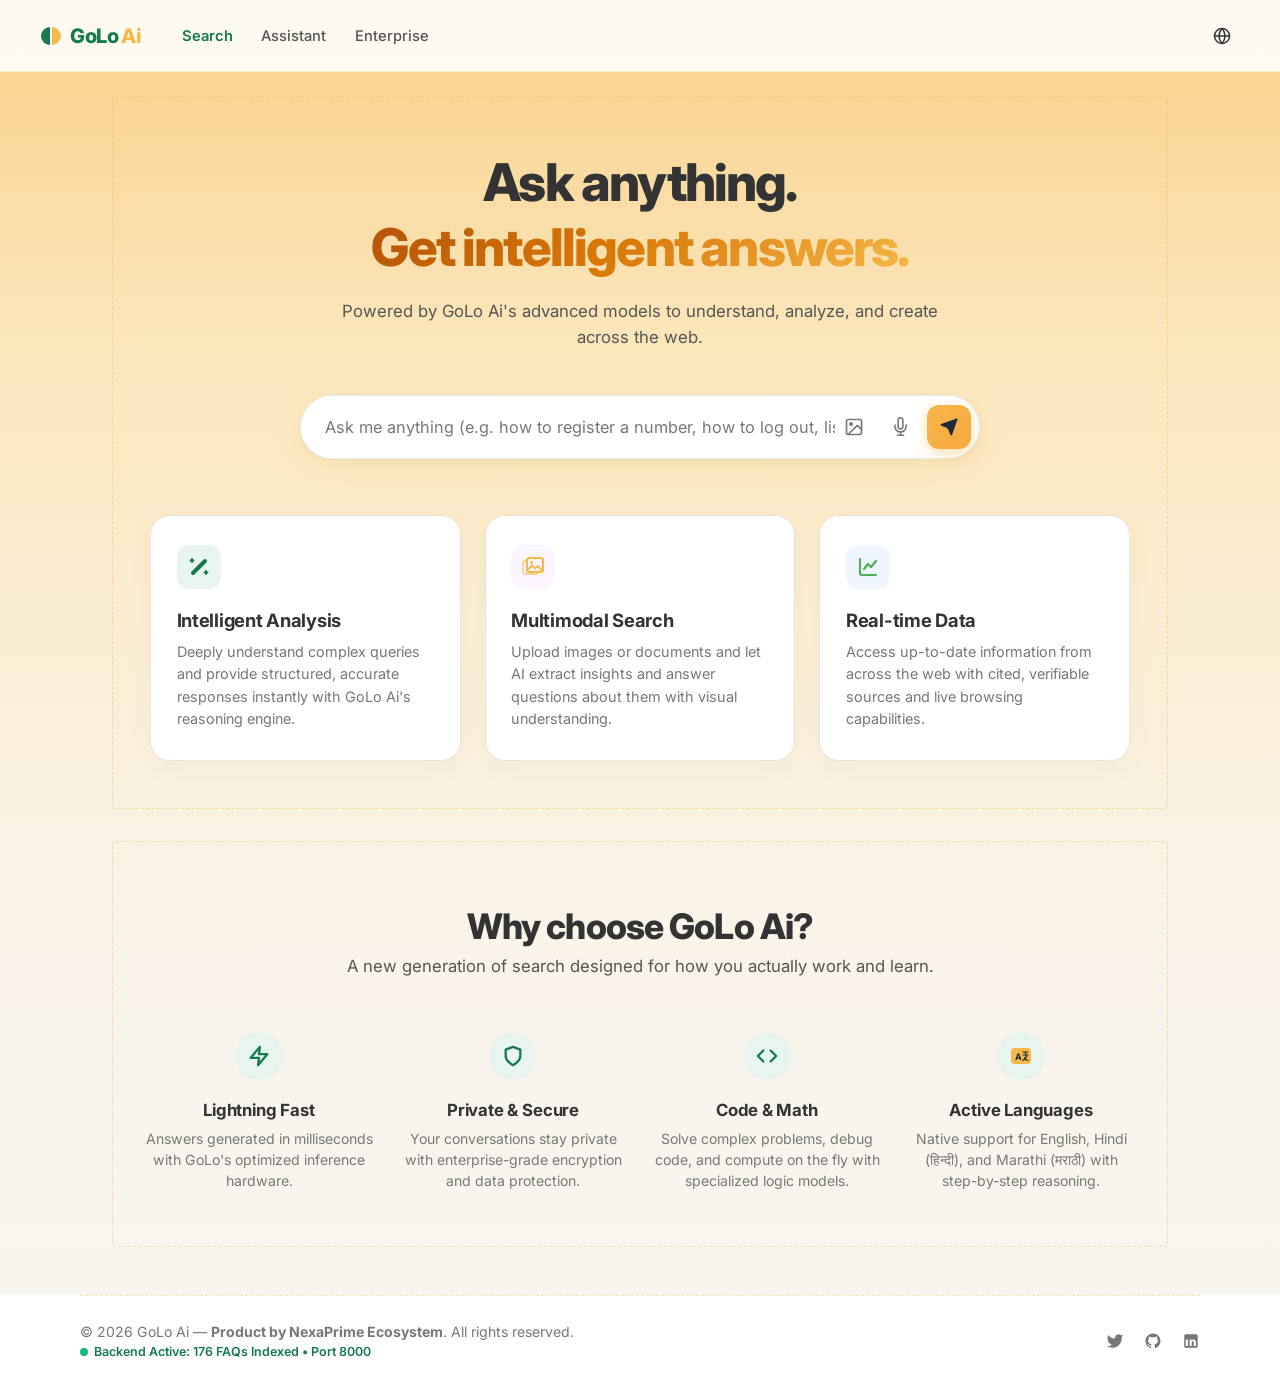
==== commit 6f19e4fd: "Replace previous code with latest updated version" ====
--- a/frontend/index.html
+++ b/frontend/index.html
@@ -10,7 +10,7 @@
     <link rel="preconnect" href="https://fonts.gstatic.com" crossorigin>
     <link href="https://fonts.googleapis.com/css2?family=Inter:wght@400;500;600;700;800&family=JetBrains+Mono:wght@500;600&display=swap" rel="stylesheet">
     
-    <link rel="stylesheet" href="style.css?v=20261029_1530">
+    <link rel="stylesheet" href="style.css?v=20261104_orange">
 </head>
 <body>
 
@@ -156,7 +156,7 @@
                                 <div class="autocomplete-dropdown" id="searchAutocomplete">
                                     <div class="autocomplete-header">
                                         <span>Suggested Queries</span>
-                                        <span style="color:#6366F1;">Predicted by GoLo AI</span>
+                                        <span style="color:#157A4F;">Predicted by GoLo AI</span>
                                     </div>
                                     <div id="searchAutocompleteList"></div>
                                 </div>
@@ -175,8 +175,8 @@
                             <div class="feature-card" onclick="switchView('analysis')" title="Open Intelligent Analysis">
                                 <div class="card-icon-badge badge-indigo">
                                     <svg width="24" height="24" viewBox="0 0 24 24" fill="none">
-                                        <line x1="6" y1="18" x2="18" y2="6" stroke="#4F46E5" stroke-width="4" stroke-linecap="round"/>
-                                        <path d="M5 4v3M3.5 5.5h3M19 16v3M17.5 17.5h3" stroke="#4F46E5" stroke-width="2" stroke-linecap="round"/>
+                                        <line x1="6" y1="18" x2="18" y2="6" stroke="#157A4F" stroke-width="4" stroke-linecap="round"/>
+                                        <path d="M5 4v3M3.5 5.5h3M19 16v3M17.5 17.5h3" stroke="#157A4F" stroke-width="2" stroke-linecap="round"/>
                                     </svg>
                                 </div>
                                 <h3 class="card-title">Intelligent Analysis</h3>
@@ -187,10 +187,10 @@
                             <div class="feature-card" onclick="switchView('multimodal')" title="Open Multimodal Search">
                                 <div class="card-icon-badge badge-purple">
                                     <svg width="24" height="24" viewBox="0 0 24 24" fill="none">
-                                        <rect x="2" y="6" width="15" height="13" rx="2.5" stroke="#9333EA" stroke-width="1.8" fill="none" opacity="0.6"/>
-                                        <rect x="6" y="3" width="16" height="14" rx="2.5" stroke="#9333EA" stroke-width="2" fill="#FAF5FF"/>
-                                        <circle cx="10.5" cy="7.5" r="1.5" fill="#9333EA"/>
-                                        <path d="M7.5 14l3.5-3.5 3 3 2.5-2.5 4 4" stroke="#9333EA" stroke-width="1.8" stroke-linecap="round" stroke-linejoin="round"/>
+                                        <rect x="2" y="6" width="15" height="13" rx="2.5" stroke="#F5B849" stroke-width="1.8" fill="none" opacity="0.6"/>
+                                        <rect x="6" y="3" width="16" height="14" rx="2.5" stroke="#F5B849" stroke-width="2" fill="#FAF5FF"/>
+                                        <circle cx="10.5" cy="7.5" r="1.5" fill="#F5B849"/>
+                                        <path d="M7.5 14l3.5-3.5 3 3 2.5-2.5 4 4" stroke="#F5B849" stroke-width="1.8" stroke-linecap="round" stroke-linejoin="round"/>
                                     </svg>
                                 </div>
                                 <h3 class="card-title">Multimodal Search</h3>
@@ -201,8 +201,8 @@
                             <div class="feature-card" onclick="switchView('realtime')" title="Explore Real-time 171+ Knowledge Catalog">
                                 <div class="card-icon-badge badge-blue">
                                     <svg width="24" height="24" viewBox="0 0 24 24" fill="none">
-                                        <path d="M4 4v14a2 2 0 0 0 2 2h14" stroke="#2563EB" stroke-width="2.2" stroke-linecap="round"/>
-                                        <polyline points="8 14 12 9 15 12 20 6" stroke="#2563EB" stroke-width="2.2" stroke-linecap="round" stroke-linejoin="round"/>
+                                        <path d="M4 4v14a2 2 0 0 0 2 2h14" stroke="#4CAF50" stroke-width="2.2" stroke-linecap="round"/>
+                                        <polyline points="8 14 12 9 15 12 20 6" stroke="#4CAF50" stroke-width="2.2" stroke-linecap="round" stroke-linejoin="round"/>
                                     </svg>
                                 </div>
                                 <h3 class="card-title">Real-time Data</h3>
@@ -224,7 +224,7 @@
                             <!-- Pillar 1: Lightning Fast -->
                             <div class="pillar-item" onclick="openBenchmarkModal()" style="cursor: pointer;" title="Inspect Live Benchmarks & Latency">
                                 <div class="pillar-icon-circle">
-                                    <svg width="22" height="22" viewBox="0 0 24 24" fill="none" stroke="#4F46E5" stroke-width="2.5" stroke-linecap="round" stroke-linejoin="round">
+                                    <svg width="22" height="22" viewBox="0 0 24 24" fill="none" stroke="#157A4F" stroke-width="2.5" stroke-linecap="round" stroke-linejoin="round">
                                         <polygon points="13 2 3 14 12 14 11 22 21 10 12 10 13 2"></polygon>
                                     </svg>
                                 </div>
@@ -235,7 +235,7 @@
                             <!-- Pillar 2: Private & Secure -->
                             <div class="pillar-item" onclick="openSecurityModal()" style="cursor: pointer;" title="View Security & PII Redactor Specs">
                                 <div class="pillar-icon-circle">
-                                    <svg width="22" height="22" viewBox="0 0 24 24" fill="none" stroke="#4F46E5" stroke-width="2.5" stroke-linecap="round" stroke-linejoin="round">
+                                    <svg width="22" height="22" viewBox="0 0 24 24" fill="none" stroke="#157A4F" stroke-width="2.5" stroke-linecap="round" stroke-linejoin="round">
                                         <path d="M12 22s8-4 8-10V5l-8-3-8 3v7c0 6 8 10 8 10z"></path>
                                     </svg>
                                 </div>
@@ -246,7 +246,7 @@
                             <!-- Pillar 3: Code & Math -->
                             <div class="pillar-item" onclick="openCodeModal()" style="cursor: pointer;" title="Open Interactive API & Code Playground">
                                 <div class="pillar-icon-circle">
-                                    <svg width="22" height="22" viewBox="0 0 24 24" fill="none" stroke="#4F46E5" stroke-width="2.5" stroke-linecap="round" stroke-linejoin="round">
+                                    <svg width="22" height="22" viewBox="0 0 24 24" fill="none" stroke="#157A4F" stroke-width="2.5" stroke-linecap="round" stroke-linejoin="round">
                                         <polyline points="16 18 22 12 16 6"></polyline>
                                         <polyline points="8 6 2 12 8 18"></polyline>
                                     </svg>
@@ -255,17 +255,17 @@
                                 <p class="pillar-desc">Solve complex problems, debug code, and compute on the fly with specialized logic models.</p>
                             </div>
 
-                            <!-- Pillar 4: Global Languages -->
-                            <div class="pillar-item" onclick="openLanguageModal()" style="cursor: pointer;" title="Browse 100+ Global Languages">
+                            <!-- Pillar 4: Active Language Preferences -->
+                            <div class="pillar-item" onclick="openLanguageModal()" style="cursor: pointer;" title="Select Language Preferences">
                                 <div class="pillar-icon-circle">
                                     <svg width="24" height="24" viewBox="0 0 24 24" fill="none">
-                                        <rect x="2" y="4" width="20" height="16" rx="4" fill="#4F46E5"/>
-                                        <text x="6" y="15.5" fill="#FFFFFF" font-family="'Inter', -apple-system, sans-serif" font-size="9" font-weight="700">A</text>
-                                        <path d="M14 8h5M16.5 8v2M14 11h5M18 11c-.5 2.5-2 4.5-4 5.5M15.5 13.5c1 1.5 2 2.5 3.5 3" stroke="#FFFFFF" stroke-width="1.2" stroke-linecap="round"/>
+                                        <rect x="2" y="4" width="20" height="16" rx="4" fill="#F5B849"/>
+                                        <text x="6" y="15.5" fill="#1F2937" font-family="'Inter', -apple-system, sans-serif" font-size="9" font-weight="700">A</text>
+                                        <path d="M14 8h5M16.5 8v2M14 11h5M18 11c-.5 2.5-2 4.5-4 5.5M15.5 13.5c1 1.5 2 2.5 3.5 3" stroke="#1F2937" stroke-width="1.2" stroke-linecap="round"/>
                                     </svg>
                                 </div>
-                                <h4 class="pillar-title">Global Languages</h4>
-                                <p class="pillar-desc">Fluent in over 100 languages with natural-sounding translation and cultural context.</p>
+                                <h4 class="pillar-title">Active Languages</h4>
+                                <p class="pillar-desc">Native support for English, Hindi (हिन्दी), and Marathi (मराठी) with step-by-step reasoning.</p>
                             </div>
                         </div>
                     </div>
@@ -430,7 +430,7 @@
                                 <div class="autocomplete-dropdown" id="assistantAutocomplete">
                                     <div class="autocomplete-header">
                                         <span>Suggested Queries</span>
-                                        <span style="color:#6366F1;">Predicted by GoLo AI</span>
+                                        <span style="color:#157A4F;">Predicted by GoLo AI</span>
                                     </div>
                                     <div id="assistantAutocompleteList"></div>
                                 </div>
@@ -484,13 +484,13 @@
                         <div class="key-display" id="generatedApiKeyDisplay">golo_live_sec_9948a27b10c934e8f1</div>
                     </div>
                     <div style="display: flex; gap: 10px;">
-                        <button class="btn-signin" style="background: #3B82F6;" onclick="generateNewApiKey()">Generate New Key</button>
+                        <button class="btn-signin" style="background: #157A4F;" onclick="generateNewApiKey()">Generate New Key</button>
                         <button class="btn-signin" style="background: #334155;" onclick="copyApiKey()">Copy Key</button>
                     </div>
                 </div>
 
                 <!-- Enterprise Demo Booking Form -->
-                <div style="background: #FFFFFF; border: 1px solid #EDE9FE; border-radius: 20px; padding: 2rem; box-shadow: 0 4px 20px rgba(0,0,0,0.02);">
+                <div style="background: #FFFFFF; border: 1px solid #E5E1D8; border-radius: 20px; padding: 2rem; box-shadow: 0 4px 20px rgba(0,0,0,0.02);">
                     <h3 style="font-size: 1.15rem; font-weight: 800; margin-bottom: 0.5rem; color: #0F172A;">Schedule an Enterprise Platform Demo</h3>
                     <p style="font-size: 0.88rem; color: #64748B; margin-bottom: 1.5rem;">Explore private VPC deployment, custom fine-tuned weights, and custom CRM webhook integrations.</p>
 
@@ -520,7 +520,7 @@
                             </select>
                         </div>
                         <div style="grid-column: 1 / -1; margin-top: 0.5rem;">
-                            <button type="submit" class="btn-signin" style="background: #4F46E5; padding: 12px 24px;">Submit Enterprise Request</button>
+                            <button type="submit" class="btn-signin" style="background: #157A4F; padding: 12px 24px;">Submit Enterprise Request</button>
                         </div>
                     </form>
                 </div>
@@ -550,12 +550,12 @@
                         <div class="analysis-stat-title">MTD Gross Sales Volume</div>
                     </div>
                     <div class="analysis-stat-card">
-                        <span class="stat-pill" style="background: #EFF6FF; color: #2563EB;">98.2% on-time</span>
+                        <span class="stat-pill" style="background: #E8F5EF; color: #157A4F;">98.2% on-time</span>
                         <div class="analysis-stat-val" id="statTotalOrders">1,240</div>
                         <div class="analysis-stat-title">Total Orders Fulfilled</div>
                     </div>
                     <div class="analysis-stat-card">
-                        <span class="stat-pill" style="background: #FEF3C7; color: #D97706;">Settlement: Tomorrow</span>
+                        <span class="stat-pill" style="background: #FEF8EC; color: #B87B10;">Settlement: Tomorrow</span>
                         <div class="analysis-stat-val" id="statPendingPayout">₹82,500</div>
                         <div class="analysis-stat-title">Pending Bank Payout (T+2)</div>
                     </div>
@@ -607,12 +607,12 @@
 
                 <!-- Inventory Alerts & AI Recommendations -->
                 <div style="display: grid; grid-template-columns: 1fr 1fr; gap: 1.5rem;">
-                    <div style="background: #FFFFFF; border: 1px solid #EDE9FE; border-radius: 16px; padding: 1.5rem;">
+                    <div style="background: #FFFFFF; border: 1px solid #E5E1D8; border-radius: 16px; padding: 1.5rem;">
                         <h4 style="font-weight: 700; font-size: 0.95rem; margin-bottom: 1rem; color: #0F172A;">⚠️ Live Inventory & Restock Alerts</h4>
                         <div style="display: flex; flex-direction: column; gap: 10px;">
                             <div style="background: #FFFBEB; border: 1px solid #FDE68A; padding: 10px 12px; border-radius: 8px; font-size: 0.85rem;">
                                 <strong>Wireless Noise-Canceling Earbuds Pro:</strong> 3 units remaining.<br>
-                                <span style="color: #92400E; font-size: 0.8rem;">💡 AI Recommendation: Reorder 40 units immediately to avoid stockout by Friday.</span>
+                                <span style="color: #B87B10; font-size: 0.8rem;">💡 AI Recommendation: Reorder 40 units immediately to avoid stockout by Friday.</span>
                             </div>
                             <div style="background: #F8FAFC; border: 1px solid #E2E8F0; padding: 10px 12px; border-radius: 8px; font-size: 0.85rem;">
                                 <strong>Fast-Charging USB-C Cable (2m):</strong> 14 units remaining.<br>
@@ -621,7 +621,7 @@
                         </div>
                     </div>
 
-                    <div style="background: #FFFFFF; border: 1px solid #EDE9FE; border-radius: 16px; padding: 1.5rem;">
+                    <div style="background: #FFFFFF; border: 1px solid #E5E1D8; border-radius: 16px; padding: 1.5rem;">
                         <h4 style="font-weight: 700; font-size: 0.95rem; margin-bottom: 1rem; color: #0F172A;">🤖 Ask AI Analytics</h4>
                         <p style="font-size: 0.85rem; color: #64748B; margin-bottom: 10px;">Ask any question about store performance, margin calculations, or restocking schedules.</p>
                         <div style="display: flex; gap: 8px;">
@@ -654,7 +654,7 @@
                         <p style="font-size: 0.85rem; color: #64748B; margin-bottom: 1rem;">Upload any GST certificate, invoice, or merchandise image to test visual OCR extraction.</p>
 
                         <div class="dropzone-box" onclick="triggerFileUpload()">
-                            <svg width="40" height="40" viewBox="0 0 24 24" fill="none" stroke="#4F46E5" stroke-width="1.8" stroke-linecap="round" stroke-linejoin="round" style="margin-bottom: 8px;">
+                            <svg width="40" height="40" viewBox="0 0 24 24" fill="none" stroke="#157A4F" stroke-width="1.8" stroke-linecap="round" stroke-linejoin="round" style="margin-bottom: 8px;">
                                 <rect x="3" y="3" width="18" height="18" rx="2" ry="2"></rect>
                                 <circle cx="8.5" cy="8.5" r="1.5"></circle>
                                 <polyline points="21 15 16 10 5 21"></polyline>
@@ -737,7 +737,7 @@
             <div class="footer-container">
                 <div class="footer-left">
                     <p class="copyright-text">© 2026 GoLo Ai — <strong>Product by NexaPrime Ecosystem</strong>. All rights reserved.</p>
-                    <span style="font-size: 0.78rem; color: #10B981; font-weight: 600; display: inline-flex; align-items: center; gap: 6px; margin-top: 4px;">
+                    <span style="font-size: 0.78rem; color: #157A4F; font-weight: 600; display: inline-flex; align-items: center; gap: 6px; margin-top: 4px;">
                         <span style="width: 8px; height: 8px; border-radius: 50%; background: #10B981;"></span>
                         Backend Active: 176 FAQs Indexed • Port 8000
                     </span>
@@ -805,21 +805,35 @@
     <!-- Sign-in is handled by the parent GOLO app — modal removed intentionally -->
 
     <!-- ===============================================================
-         LANGUAGE SELECTOR MODAL (105 LANGUAGES)
+         LANGUAGE SELECTOR MODAL (English, Hindi, Marathi)
          =============================================================== -->
     <div class="results-overlay" id="languageOverlay" onclick="closeLanguageModal(event)">
-        <div class="signin-modal" style="max-width: 540px;" onclick="event.stopPropagation()">
+        <div class="signin-modal" style="max-width: 560px; width: 95%;" onclick="event.stopPropagation()">
             <button class="btn-close-modal" onclick="closeLanguageModal()">✕</button>
-            <div class="signin-header">
-                <h2>🌐 Global Language Support</h2>
-                <p>Select your native language. GoLo AI supports over 105 global and regional languages.</p>
-            </div>
-            <div style="display: grid; grid-template-columns: repeat(3, 1fr); gap: 10px; margin-bottom: 1.5rem;" id="languageGrid">
-                <!-- Populated dynamically via script.js -->
-            </div>
-            <div style="background: #F8FAFC; border: 1px solid #E2E8F0; padding: 12px; border-radius: 10px; font-size: 0.85rem; color: #475569;" id="langSampleDisplay">
-                Selected Language: <strong>English (Default)</strong><br>
-                <em>"How can I help you manage your store today?"</em>
+            <div class="signin-header" style="text-align: left; margin-bottom: 1.25rem;">
+                <div style="display: flex; align-items: center; gap: 10px; margin-bottom: 6px;">
+                    <span style="font-size: 1.6rem;">🌐</span>
+                    <h2 style="font-size: 1.35rem; font-weight: 800; color: #1F2937; margin: 0;">Language Preferences</h2>
+                </div>
+                <p style="color: #64748B; font-size: 0.9rem; margin-top: 4px; line-height: 1.5;">
+                    Select your active language. GoLo AI will answer all your questions in your preferred language.
+                </p>
+            </div>
+            
+            <div style="display: grid; grid-template-columns: repeat(3, 1fr); gap: 12px; margin-bottom: 1.25rem;" id="languageGrid">
+                <!-- Populated dynamically via script.js (English, Hindi, Marathi) -->
+            </div>
+
+            <div style="background: #FEF8EC; border: 1.5px solid #FCE4B8; padding: 14px 16px; border-radius: 12px; font-size: 0.88rem; color: #4B5563; margin-bottom: 1.5rem;" id="langSampleDisplay">
+                <div style="font-weight: 700; color: #B87B10; margin-bottom: 4px;" id="langSelectedHeader">Selected Language: English</div>
+                <div style="font-style: italic; color: #374151;" id="langSelectedQuote">"Ask anything. Get instant intelligent answers."</div>
+            </div>
+
+            <div style="display: flex; justify-content: flex-end; gap: 10px; align-items: center;">
+                <button type="button" class="btn-cancel-lang" onclick="closeLanguageModal()" style="background: transparent; border: 1px solid #D1D5DB; color: #4B5563; padding: 10px 18px; border-radius: 8px; font-weight: 600; cursor: pointer;">Cancel</button>
+                <button type="button" class="btn-save-lang" id="btnSaveLanguage" onclick="saveSelectedLanguage()" style="background: #F5B849; color: #1F2937; border: none; padding: 10px 24px; border-radius: 8px; font-weight: 700; font-size: 0.95rem; cursor: pointer; box-shadow: 0 4px 12px rgba(245, 184, 73, 0.4); display: inline-flex; align-items: center; gap: 8px;">
+                    <span>💾 Save Language</span>
+                </button>
             </div>
         </div>
     </div>
@@ -839,7 +853,7 @@
                 <div style="background: #F8FAFC; border: 1px solid #E2E8F0; border-radius: 12px; padding: 12px 14px;">
                     <div style="display: flex; justify-content: space-between; font-weight: 700; color: #0F172A; font-size: 0.9rem;">
                         <span>Path A: Canonical In-Memory Matching</span>
-                        <span style="color: #10B981;">< 50 ms ($0 cost)</span>
+                        <span style="color: #157A4F;">< 50 ms ($0 cost)</span>
                     </div>
                     <p style="font-size: 0.8rem; color: #64748B; margin-top: 4px;">Resolves 70% of standard merchant queries instantly from the 171-FAQ index.</p>
                 </div>
@@ -847,14 +861,14 @@
                 <div style="background: #F8FAFC; border: 1px solid #E2E8F0; border-radius: 12px; padding: 12px 14px;">
                     <div style="display: flex; justify-content: space-between; font-weight: 700; color: #0F172A; font-size: 0.9rem;">
                         <span>Path B: Google Gemini 3 Grounded RAG</span>
-                        <span style="color: #6366F1;">< 1.8 s (Complex)</span>
+                        <span style="color:#157A4F;">< 1.8 s (Complex)</span>
                     </div>
                     <p style="font-size: 0.8rem; color: #64748B; margin-top: 4px;">Deep reasoning with 1M token context window, strict source attribution, and zero hallucination.</p>
                 </div>
             </div>
 
             <div style="display: flex; justify-content: space-between; align-items: center;">
-                <span id="pingResultLabel" style="font-size: 0.85rem; font-weight: 600; color: #4F46E5;">Click ping to test live latency...</span>
+                <span id="pingResultLabel" style="font-size: 0.85rem; font-weight: 600; color: #157A4F;">Click ping to test live latency...</span>
                 <button class="btn-signin" onclick="testLiveLatency()">Ping Backend API</button>
             </div>
         </div>
@@ -911,7 +925,7 @@
             </pre>
 
             <div style="display: flex; justify-content: space-between; align-items: center; margin-top: 1rem;">
-                <span id="apiExecStatus" style="font-size: 0.82rem; color: #10B981; font-weight: 600;">Status: Ready to execute</span>
+                <span id="apiExecStatus" style="font-size: 0.82rem; color: #157A4F; font-weight: 600;">Status: Ready to execute</span>
                 <button class="btn-signin" onclick="executePlaygroundCode()">Run Live Request</button>
             </div>
         </div>
@@ -954,7 +968,7 @@
         <div class="signin-modal" style="max-width: 530px; text-align: left;" onclick="event.stopPropagation()">
             <button class="btn-close-modal" onclick="closeUpgradeModal()">✕</button>
             <div class="signin-header" style="text-align: left;">
-                <h2 style="font-size: 1.3rem; color: #4F46E5;">⚡ Update Plan & API Quota</h2>
+                <h2 style="font-size: 1.3rem; color: #157A4F;">⚡ Update Plan & API Quota</h2>
                 <p>Unlock higher reasoning concurrency, multimodal vision, and all 105+ global languages.</p>
             </div>
 
@@ -965,12 +979,12 @@
                         <span style="font-weight: 700; font-size: 1rem; color: #0F172A;">🚀 Professional Monthly</span>
                         <div style="text-align: right;">
                             <span style="text-decoration: line-through; color: #94A3B8; font-size: 0.9rem; margin-right: 6px;">₹8,000</span>
-                            <span style="font-weight: 800; color: #4F46E5; font-size: 1.25rem;">₹5,000 / mo</span>
+                            <span style="font-weight: 800; color: #157A4F; font-size: 1.25rem;">₹5,000 / mo</span>
                         </div>
                     </div>
                     <div style="display: flex; justify-content: space-between; align-items: center; margin-top: 6px;">
                         <p style="font-size: 0.8rem; color: #64748B; margin: 0;">First month special discount! 100 RPM quota • Multimodal OCR • Sub-second Dual-Path RAG.</p>
-                        <span style="background: #DCFCE7; color: #166534; font-size: 0.72rem; font-weight: 700; padding: 2px 8px; border-radius: 999px; white-space: nowrap; margin-left: 8px;">SAVE ₹3,000</span>
+                        <span style="background: #E8F5E9; color: #2E7D32; font-size: 0.72rem; font-weight: 700; padding: 2px 8px; border-radius: 999px; white-space: nowrap; margin-left: 8px;">SAVE ₹3,000</span>
                     </div>
                 </div>
 
@@ -980,12 +994,12 @@
                         <span style="font-weight: 700; font-size: 1rem; color: #0F172A;">🌟 Annual All-Access Pass</span>
                         <div style="text-align: right;">
                             <span style="text-decoration: line-through; color: #94A3B8; font-size: 0.9rem; margin-right: 6px;">₹9,600</span>
-                            <span style="font-weight: 800; color: #10B981; font-size: 1.25rem;">₹5,000 / yr</span>
+                            <span style="font-weight: 800; color: #157A4F; font-size: 1.25rem;">₹5,000 / yr</span>
                         </div>
                     </div>
                     <div style="display: flex; justify-content: space-between; align-items: center; margin-top: 6px;">
                         <p style="font-size: 0.8rem; color: #64748B; margin: 0;">Only ₹416/mo (calculated at ₹800/mo × 12 = ₹9,600). Unlimited RPM • All 105+ Languages • Priority Speech Dictation.</p>
-                        <span style="background: #FEF3C7; color: #92400E; font-size: 0.72rem; font-weight: 700; padding: 2px 8px; border-radius: 999px; white-space: nowrap; margin-left: 8px;">BEST VALUE</span>
+                        <span style="background: #FEF3C7; color: #B87B10; font-size: 0.72rem; font-weight: 700; padding: 2px 8px; border-radius: 999px; white-space: nowrap; margin-left: 8px;">BEST VALUE</span>
                     </div>
                 </div>
             </div>
@@ -1020,7 +1034,7 @@
                 </div>
                 <div style="padding: 12px; background: #F8FAFC; border: 1px solid #E2E8F0; border-radius: 10px;">
                     <div style="font-size: 0.75rem; color: #64748B; font-weight: 700;">SUBSCRIPTION TIER</div>
-                    <div style="font-weight: 700; color: #4F46E5; font-size: 0.95rem;" id="profileModalTier">Free Tier (20 RPM)</div>
+                    <div style="font-weight: 700; color: #157A4F; font-size: 0.95rem;" id="profileModalTier">Free Tier (20 RPM)</div>
                 </div>
             </div>
 
@@ -1028,6 +1042,6 @@
         </div>
     </div>
 
-    <script src="script.js?v=20261029_1530"></script>
+    <script src="script.js?v=20261104_orange"></script>
 </body>
 </html>
--- a/frontend/style.css
+++ b/frontend/style.css
@@ -7,30 +7,49 @@
     --font-sans: 'Inter', -apple-system, BlinkMacSystemFont, 'Segoe UI', Roboto, sans-serif;
     --font-mono: 'JetBrains Mono', monospace;
 
-    /* Color Tokens from UI PNG */
-    --color-bg-base: #FFFFFF;
-    --color-bg-ambient: linear-gradient(180deg, #F5F3FF 0%, #FAF8FF 35%, #FFFFFF 100%);
-    --color-text-dark: #0F172A;
-    --color-text-sub: #475569;
-    --color-text-muted: #64748B;
-    --color-text-light: #94A3B8;
-
-    /* Vibrant Brand Purples */
-    --color-purple-primary: #4F46E5;
-    --color-purple-dark: #4338CA;
-    --color-purple-light: #6366F1;
-    --color-purple-gradient: linear-gradient(135deg, #4F46E5 0%, #6366F1 50%, #7C3AED 100%);
-
-    /* Cards & Containers */
+    /* GOLO UI Dominant Warm Orange-Yellow Palette (Matching golowebapp.vercel.app) */
+    --color-primary: #F5B849;
+    --color-primary-dark: #D99B26;
+    --color-primary-light: #F8C76D;
+    --color-primary-tint: #FEF8EC;
+    --color-primary-border: #FCE4B8;
+
+    --color-secondary: #157A4F;
+    --color-secondary-dark: #0E5E3B;
+    --color-secondary-light: #1E9E66;
+    --color-secondary-tint: #E8F5EF;
+    --color-secondary-border: #C1E4D4;
+
+    --color-accent-amber: #F9A641;
+    --color-neutral-base: #F8F6F2;
+    --color-neutral-border: #E5E1D8;
     --color-card-bg: #FFFFFF;
-    --color-card-border: #F1F5F9;
-    --color-dashed-border: rgba(167, 139, 250, 0.45);
-    
-    /* Shadows */
-    --shadow-search: 0 10px 30px rgba(99, 102, 241, 0.12), 0 2px 8px rgba(0, 0, 0, 0.04);
-    --shadow-search-focus: 0 14px 40px rgba(99, 102, 241, 0.22), 0 0 0 3px rgba(99, 102, 241, 0.15);
-    --shadow-card: 0 8px 30px rgba(0, 0, 0, 0.04), 0 1px 3px rgba(0, 0, 0, 0.02);
-    --shadow-card-hover: 0 16px 40px rgba(99, 102, 241, 0.12), 0 4px 12px rgba(0, 0, 0, 0.03);
+    --color-card-border: #E8E4DA;
+
+    --color-text-dark: #333333;
+    --color-text-sub: #555555;
+    --color-text-muted: #777777;
+    --color-text-light: #999999;
+
+    /* Accents & System Colours */
+    --color-warning: #F9A641;
+    --color-warning-bg: #FFF3E0;
+    --color-success: #157A4F;
+    --color-success-bg: #E8F5EF;
+    --color-error: #E04F4D;
+    --color-error-bg: #FDF2F2;
+
+    /* Ambient Hero Gradient (golowebapp.vercel.app golden banner) */
+    --color-bg-base: #F8F6F2;
+    --color-bg-ambient: linear-gradient(180deg, #F9D087 0%, #FBE6BC 25%, #FAF4E8 65%, #F8F6F2 100%);
+    --color-brand-gradient: linear-gradient(135deg, #F5B849 0%, #F9A641 50%, #FF9800 100%);
+    --color-dashed-border: rgba(245, 184, 73, 0.45);
+
+    /* Shadows with Warm Amber Tone */
+    --shadow-search: 0 10px 30px rgba(245, 184, 73, 0.15), 0 2px 8px rgba(0, 0, 0, 0.04);
+    --shadow-search-focus: 0 14px 40px rgba(245, 184, 73, 0.28), 0 0 0 3px rgba(245, 184, 73, 0.25);
+    --shadow-card: 0 8px 30px rgba(0, 0, 0, 0.03), 0 1px 3px rgba(0, 0, 0, 0.02);
+    --shadow-card-hover: 0 16px 40px rgba(245, 184, 73, 0.20), 0 4px 12px rgba(0, 0, 0, 0.04);
 }
 
 * {
@@ -69,7 +88,8 @@
     position: sticky;
     top: 0;
     z-index: 50;
-    background: rgba(255, 255, 255, 0.85);
+    background: rgba(255, 255, 255, 0.88);
+    border-bottom: 1px solid rgba(245, 184, 73, 0.28);
     backdrop-filter: blur(14px);
     -webkit-backdrop-filter: blur(14px);
 }
@@ -113,11 +133,11 @@
     border-radius: 9px 0 0 9px;
 }
 .sphere-half.left {
-    background: #4F46E5;
+    background: #157A4F;
     margin-right: 2px;
 }
 .sphere-half.right {
-    background: #4338CA;
+    background: #F5B849;
     border-radius: 0 9px 9px 0;
 }
 
@@ -130,10 +150,10 @@
     gap: 3px;
 }
 .logo-brand {
-    color: #4338CA;
+    color: #157A4F;
 }
 .logo-ai {
-    color: var(--color-text-dark);
+    color: #F5B849;
 }
 
 /* Navigation Links */
@@ -151,7 +171,7 @@
     transition: color 0.15s ease;
 }
 .nav-link:hover, .nav-link.active {
-    color: var(--color-text-dark);
+    color: #157A4F;
     font-weight: 600;
 }
 
@@ -176,20 +196,21 @@
     transition: background-color 0.2s ease;
 }
 .btn-lang:hover {
-    background: rgba(99, 102, 241, 0.08);
+    background: rgba(21, 122, 79, 0.08);
 }
 
 .btn-signin {
-    background: #0F172A;
-    color: #FFFFFF;
+    background: #F5B849;
+    color: #1F2937;
     border: none;
     padding: 8px 18px;
     border-radius: 8px;
     font-family: var(--font-sans);
     font-size: 0.9rem;
-    font-weight: 600;
+    font-weight: 700;
     cursor: pointer;
     transition: all 0.2s ease;
+    box-shadow: 0 3px 10px rgba(245, 184, 73, 0.35);
 }
 .btn-signin:hover {
     background: #1E293B;
@@ -254,8 +275,8 @@
 }
 
 .headline-purple {
-    color: #581C87;
-    background: var(--color-purple-gradient);
+    color: #D97706;
+    background: linear-gradient(135deg, #B45309 0%, #D97706 45%, #F5B849 100%);
     -webkit-background-clip: text;
     -webkit-text-fill-color: transparent;
 }
@@ -293,7 +314,7 @@
 }
 
 .search-capsule:focus-within {
-    border-color: rgba(99, 102, 241, 0.4);
+    border-color: rgba(21, 122, 79, 0.4);
     box-shadow: var(--shadow-search-focus);
     transform: translateY(-1px);
 }
@@ -316,19 +337,19 @@
     display: flex;
     align-items: center;
     gap: 6px;
-    background: #EEF2FF;
-    border: 1px solid #C7D2FE;
+    background: #E8F5EF;
+    border: 1px solid #C1E4D4;
     padding: 4px 10px;
     border-radius: 999px;
     font-size: 0.8rem;
-    color: #4F46E5;
+    color: #157A4F;
     font-weight: 600;
     margin-right: 8px;
 }
 .btn-remove-attachment {
     background: none;
     border: none;
-    color: #4F46E5;
+    color: #157A4F;
     cursor: pointer;
     font-size: 0.8rem;
 }
@@ -353,8 +374,8 @@
     transition: all 0.18s ease;
 }
 .btn-control:hover {
-    color: var(--color-purple-primary);
-    background: #F5F3FF;
+    color: #157A4F;
+    background: #E8F5EF;
 }
 
 .btn-mic.recording-active {
@@ -370,8 +391,8 @@
 
 /* Send Button: Purple Squircle */
 .btn-send {
-    background: #4338CA;
-    color: #FFFFFF;
+    background: linear-gradient(135deg, #F5B849 0%, #F9A641 100%);
+    color: #1F2937;
     border: none;
     width: 44px;
     height: 44px;
@@ -381,12 +402,13 @@
     justify-content: center;
     cursor: pointer;
     transition: all 0.2s cubic-bezier(0.16, 1, 0.3, 1);
-    box-shadow: 0 4px 12px rgba(67, 56, 202, 0.35);
+    box-shadow: 0 4px 14px rgba(245, 184, 73, 0.45);
 }
 .btn-send:hover {
-    background: #4F46E5;
+    background: #E59819;
+    color: #111827;
     transform: scale(1.04);
-    box-shadow: 0 6px 16px rgba(79, 70, 229, 0.45);
+    box-shadow: 0 6px 18px rgba(245, 184, 73, 0.55);
 }
 .btn-send:active {
     transform: scale(0.97);
@@ -461,7 +483,7 @@
     margin-bottom: 1.25rem;
 }
 .badge-indigo {
-    background: #EEF2FF;
+    background: #E8F5EF;
 }
 .badge-purple {
     background: #FAF5FF;
@@ -530,7 +552,7 @@
     width: 48px;
     height: 48px;
     border-radius: 50%;
-    background: #EEF2FF;
+    background: #E8F5EF;
     display: flex;
     align-items: center;
     justify-content: center;
@@ -651,7 +673,7 @@
     display: flex;
     align-items: center;
     justify-content: space-between;
-    background: #FAF8FF;
+    background: #F8F6F2;
 }
 
 .results-title-group {
@@ -664,7 +686,7 @@
     width: 32px;
     height: 32px;
     border-radius: 50%;
-    background: #EEF2FF;
+    background: #E8F5EF;
     display: flex;
     align-items: center;
     justify-content: center;
@@ -710,7 +732,7 @@
 }
 
 .results-body strong {
-    color: #4338CA;
+    color: #157A4F;
     font-weight: 700;
 }
 
@@ -734,12 +756,12 @@
     font-weight: 600;
     padding: 3px 8px;
     border-radius: 6px;
-    background: #EEF2FF;
-    color: #4F46E5;
+    background: #E8F5EF;
+    color: #157A4F;
 }
 
 .btn-copy-answer {
-    background: #4F46E5;
+    background: #157A4F;
     color: #FFFFFF;
     border: none;
     padding: 8px 16px;
@@ -750,7 +772,7 @@
     transition: background 0.15s ease;
 }
 .btn-copy-answer:hover {
-    background: #4338CA;
+    background: #0E5E3B;
 }
 
 /* ==========================================================================
@@ -835,7 +857,7 @@
 }
 .signin-input:focus {
     border-color: var(--color-purple-primary);
-    box-shadow: 0 0 0 3px rgba(99, 102, 241, 0.15);
+    box-shadow: 0 0 0 3px rgba(21, 122, 79, 0.12);
 }
 
 .btn-signin-submit {
@@ -934,8 +956,8 @@
     transition: all 0.15s ease;
 }
 .btn-back-nav:hover {
-    background: #F5F3FF;
-    border-color: var(--color-purple-light);
+    background: #E8F5EF;
+    border-color: #157A4F;
     transform: translateX(-2px);
 }
 
@@ -945,7 +967,7 @@
     gap: 12px;
 }
 .view-badge {
-    background: #EEF2FF;
+    background: #E8F5EF;
     color: var(--color-purple-primary);
     font-size: 0.78rem;
     font-weight: 700;
@@ -988,8 +1010,8 @@
     flex-direction: row;
     background: #FFFFFF;
     border-radius: 16px;
-    border: 1px solid #EDE9FE;
-    box-shadow: 0 10px 35px rgba(99, 102, 241, 0.08);
+    border: 1px solid #E5E1D8;
+    box-shadow: 0 10px 35px rgba(21, 122, 79, 0.08);
     overflow: hidden;
 }
 
@@ -1000,8 +1022,8 @@
     max-width: 280px;
     height: 100%;
     flex-shrink: 0;
-    background: #FAF8FF;
-    border-right: 1px solid #EDE9FE;
+    background: #F8F6F2;
+    border-right: 1px solid #E5E1D8;
     padding: 1.25rem 1rem;
     display: flex;
     flex-direction: column;
@@ -1017,7 +1039,7 @@
     align-items: center;
     justify-content: center;
     gap: 8px;
-    background: linear-gradient(135deg, #4F46E5, #6366F1);
+    background: linear-gradient(135deg, #157A4F, #1E9E66);
     color: #FFFFFF;
     border: none;
     padding: 10px 14px;
@@ -1025,14 +1047,14 @@
     font-size: 0.9rem;
     font-weight: 700;
     cursor: pointer;
-    box-shadow: 0 4px 12px rgba(79, 70, 229, 0.25);
+    box-shadow: 0 4px 12px rgba(21, 122, 79, 0.25);
     transition: all 0.2s ease;
     flex-shrink: 0;
 }
 .btn-new-chat:hover {
     transform: translateY(-1px);
-    box-shadow: 0 6px 16px rgba(79, 70, 229, 0.35);
-    background: linear-gradient(135deg, #4338CA, #4F46E5);
+    box-shadow: 0 6px 16px rgba(21, 122, 79, 0.35);
+    background: linear-gradient(135deg, #0E5E3B, #157A4F);
 }
 
 .merchant-selector-card {
@@ -1117,14 +1139,14 @@
     border: 1px solid transparent;
 }
 .sidebar-history-item:hover {
-    background: #EEF2FF;
-    color: #4F46E5;
+    background: #E8F5EF;
+    color: #157A4F;
 }
 .sidebar-history-item.active {
-    background: #EDE9FE;
-    color: #4338CA;
+    background: #E8F5EF;
+    color: #157A4F;
     font-weight: 600;
-    border-color: #C7D2FE;
+    border-color: #C1E4D4;
 }
 .sidebar-history-title {
     white-space: nowrap;
@@ -1209,7 +1231,7 @@
     width: 32px;
     height: 32px;
     border-radius: 50%;
-    background: #4F46E5;
+    background: #157A4F;
     color: #FFFFFF;
     display: flex;
     align-items: center;
@@ -1285,9 +1307,11 @@
     flex-shrink: 0;
 }
 .popular-faq-pill:hover {
-    background: #EEF2FF;
-    border-color: #6366F1;
-    color: #4F46E5;
+    background: #E8F5EF;
+    border-color: #157A4F;
+    color: #157A4F;
+    border-color: #1E9E66;
+    color: #157A4F;
     transform: translateY(-1px);
 }
 
@@ -1332,11 +1356,16 @@
     flex-shrink: 0;
 }
 .chat-avatar.user-av {
-    background: #0F172A;
+    background: #333333;
     color: #FFFFFF;
+    font-weight: 700;
+    font-size: 0.95rem;
+    font-family: var(--font-sans);
+    letter-spacing: 0.5px;
+    box-shadow: 0 2px 6px rgba(0,0,0,0.25);
 }
 .chat-avatar.ai-av {
-    background: #4F46E5;
+    background: #157A4F;
     color: #FFFFFF;
 }
 
@@ -1348,12 +1377,14 @@
     box-shadow: 0 2px 8px rgba(0,0,0,0.03);
 }
 .chat-msg.user .chat-bubble {
-    background: #4F46E5;
-    color: #FFFFFF;
-    border-bottom-right-radius: 4px;
+    background: #F5B849;
+    color: #1F2937;
+    font-weight: 500;
+    border-radius: 14px 14px 2px 14px;
+    box-shadow: 0 2px 10px rgba(245, 184, 73, 0.25);
 }
 .chat-msg.assistant .chat-bubble {
-    background: #F8FAFC;
+    background: #F8F6F2;
     color: var(--color-text-dark);
     border: 1px solid #E2E8F0;
     border-bottom-left-radius: 4px;
@@ -1363,9 +1394,9 @@
     display: inline-flex;
     align-items: center;
     gap: 6px;
-    background: #EEF2FF;
-    color: #4338CA;
-    border: 1px solid #C7D2FE;
+    background: #E8F5EF;
+    color: #157A4F;
+    border: 1px solid #C1E4D4;
     padding: 4px 8px;
     border-radius: 6px;
     font-size: 0.76rem;
@@ -1420,7 +1451,7 @@
     flex-shrink: 0;
     padding: 0.75rem 1.25rem 0.85rem 1.25rem;
     background: #FFFFFF;
-    border-top: 1px solid #EDE9FE;
+    border-top: 1px solid #E5E1D8;
     position: relative;
     z-index: 30;
     display: flex;
@@ -1445,9 +1476,9 @@
     flex-shrink: 0;
 }
 .btn-attach-plus:hover {
-    background: #EEF2FF;
-    border-color: #6366F1;
-    color: #4F46E5;
+    background: #E8F5EF;
+    border-color: #1E9E66;
+    color: #157A4F;
     transform: scale(1.05);
 }
 
@@ -1455,13 +1486,13 @@
     display: inline-flex;
     align-items: center;
     gap: 8px;
-    background: #EEF2FF;
-    border: 1px solid #C7D2FE;
+    background: #E8F5EF;
+    border: 1px solid #C1E4D4;
     border-radius: 8px;
     padding: 4px 10px;
     font-size: 0.8rem;
     font-weight: 600;
-    color: #4338CA;
+    color: #157A4F;
     width: fit-content;
 }
 .attachment-name {
@@ -1475,7 +1506,7 @@
     border: none;
     cursor: pointer;
     font-weight: 700;
-    color: #6366F1;
+    color: #1E9E66;
     font-size: 0.85rem;
 }
 .btn-remove-attachment:hover {
@@ -1530,12 +1561,12 @@
     background: #FFFFFF;
 }
 .upgrade-plan-card:hover {
-    border-color: #C7D2FE;
-    background: #FAF8FF;
+    border-color: #C1E4D4;
+    background: #E8F5EF;
 }
 .upgrade-plan-card.active {
-    border-color: #4F46E5;
-    background: #EEF2FF;
+    border-color: #157A4F;
+    background: #E8F5EF;
 }
 
 /* ==========================================================================
@@ -1550,7 +1581,7 @@
 
 .enterprise-metric-card {
     background: #FFFFFF;
-    border: 1px solid #EDE9FE;
+    border: 1px solid #E5E1D8;
     border-radius: 16px;
     padding: 1.5rem;
     box-shadow: 0 4px 15px rgba(0,0,0,0.02);
@@ -1674,7 +1705,7 @@
     grid-template-columns: 1fr 1fr;
     gap: 2rem;
     background: #FFFFFF;
-    border: 1px solid #EDE9FE;
+    border: 1px solid #E5E1D8;
     border-radius: 20px;
     padding: 2rem;
     box-shadow: 0 8px 30px rgba(99, 102, 241, 0.06);
@@ -1690,8 +1721,8 @@
     transition: all 0.2s ease;
 }
 .dropzone-box:hover {
-    border-color: var(--color-purple-primary);
-    background: #F5F3FF;
+    border-color: #157A4F;
+    background: #E8F5EF;
 }
 
 .sample-docs-tray {
@@ -1711,9 +1742,9 @@
     transition: all 0.15s;
 }
 .btn-sample-doc:hover {
-    background: #EEF2FF;
-    border-color: var(--color-purple-primary);
-    color: var(--color-purple-primary);
+    background: #E8F5EF;
+    border-color: #157A4F;
+    color: #157A4F;
 }
 
 .ocr-results-card {
@@ -1746,9 +1777,9 @@
     transition: all 0.15s;
 }
 .faq-pill-btn.active, .faq-pill-btn:hover {
-    background: #4F46E5;
+    background: #157A4F;
     color: #FFFFFF;
-    border-color: #4F46E5;
+    border-color: #157A4F;
 }
 
 .faq-catalog-list {
@@ -1758,7 +1789,7 @@
 }
 .faq-card-item {
     background: #FFFFFF;
-    border: 1px solid #EDE9FE;
+    border: 1px solid #E5E1D8;
     border-radius: 12px;
     padding: 1.25rem;
     cursor: pointer;
@@ -1766,7 +1797,7 @@
 }
 .faq-card-item:hover {
     box-shadow: 0 4px 14px rgba(99,102,241,0.08);
-    border-color: #C7D2FE;
+    border-color: #C1E4D4;
 }
 .faq-item-question {
     font-weight: 700;
@@ -1807,7 +1838,7 @@
     width: 24px;
     height: 24px;
     border-radius: 50%;
-    background: #4F46E5;
+    background: #157A4F;
     color: #FFFFFF;
     display: flex;
     align-items: center;
@@ -1833,7 +1864,7 @@
     background: #FFFFFF;
     border: 1px solid #E2E8F0;
     border-radius: 16px;
-    box-shadow: 0 14px 40px rgba(99, 102, 241, 0.15), 0 4px 12px rgba(0, 0, 0, 0.04);
+    box-shadow: 0 14px 40px rgba(21, 122, 79, 0.12), 0 4px 12px rgba(0, 0, 0, 0.04);
     z-index: 99999 !important;
     overflow: hidden;
     display: none;
@@ -1883,7 +1914,7 @@
 }
 
 .autocomplete-item:hover, .autocomplete-item.active {
-    background: #F5F3FF;
+    background: #E8F5EF;
     color: var(--color-purple-primary);
     padding-left: 20px;
 }
@@ -1909,8 +1940,8 @@
 .autocomplete-category {
     font-size: 0.74rem;
     font-weight: 600;
-    background: #EEF2FF;
-    color: #4338CA;
+    background: #E8F5EF;
+    color: #157A4F;
     padding: 2px 8px;
     border-radius: 999px;
     flex-shrink: 0;
@@ -1955,15 +1986,15 @@
     border-color: #CBD5E1;
 }
 .btn-resolution-pill.feedback:hover {
-    background: #EEF2FF;
-    border-color: #818CF8;
+    background: #E8F5EF;
+    border-color: #157A4F;
     color: var(--color-purple-primary);
 }
 
 .btn-resolution-pill.resolved-yes {
-    background: #F0FDF4;
-    border-color: #BBF7D0;
-    color: #166534;
+    background: #E8F5E9;
+    border-color: #C8E6C9;
+    color: #2E7D32;
 }
 .btn-resolution-pill.resolved-yes:hover {
     background: #DCFCE7;
@@ -1971,9 +2002,9 @@
 }
 
 .btn-resolution-pill.resolved-no {
-    background: #FEF2F2;
-    border-color: #FECACA;
-    color: #991B1B;
+    background: #FDF2F2;
+    border-color: #F8C8C6;
+    color: #C62828;
 }
 .btn-resolution-pill.resolved-no:hover {
     background: #FEE2E2;
@@ -1981,13 +2012,13 @@
 }
 
 .btn-resolution-pill.customer-service {
-    background: #0F172A;
-    border-color: #0F172A;
+    background: #333333;
+    border-color: #333333;
     color: #FFFFFF;
 }
 .btn-resolution-pill.customer-service:hover {
-    background: #1E293B;
-    border-color: #1E293B;
+    background: #157A4F;
+    border-color: #157A4F;
     box-shadow: 0 4px 12px rgba(15, 23, 42, 0.2);
 }
 
@@ -2008,8 +2039,8 @@
    CUSTOMER CARE CALLOUT CARD (MISSING / UNKNOWN DATA)
    ========================================================================== */
 .customer-care-card {
-    background: #FFFBEB;
-    border: 1px solid #FDE68A;
+    background: #FEF8EC;
+    border: 1px solid #FCE4B8;
     border-radius: 14px;
     padding: 16px 18px;
     margin-top: 14px;
@@ -2020,7 +2051,7 @@
     gap: 8px;
     font-size: 0.95rem;
     font-weight: 700;
-    color: #92400E;
+    color: #B87B10;
     margin-bottom: 8px;
 }
 .customer-care-contacts-grid {
@@ -2031,14 +2062,14 @@
 }
 .care-contact-item {
     background: #FFFFFF;
-    border: 1px solid #FCD34D;
+    border: 1px solid #F5B849;
     border-radius: 8px;
     padding: 8px 10px;
     font-size: 0.8rem;
 }
 .care-contact-item strong {
     display: block;
-    color: #78350F;
+    color: #B87B10;
     font-size: 0.74rem;
     text-transform: uppercase;
 }
@@ -2047,8 +2078,8 @@
    MOST FREQUENTLY ASKED FAQS SECTION (AI MODE)
    ========================================================================== */
 .popular-faqs-section {
-    background: #FAF8FF;
-    border-bottom: 1px solid #EDE9FE;
+    background: #F8F6F2;
+    border-bottom: 1px solid #E5E1D8;
     padding: 12px 18px;
 }
 .popular-faqs-title {
@@ -2081,7 +2112,9 @@
     transition: all 0.15s ease;
 }
 .popular-faq-pill:hover {
-    background: #EEF2FF;
+    background: #E8F5EF;
+    border-color: #157A4F;
+    color: #157A4F;
     border-color: var(--color-purple-primary);
     color: var(--color-purple-primary);
     transform: translateY(-1px);
